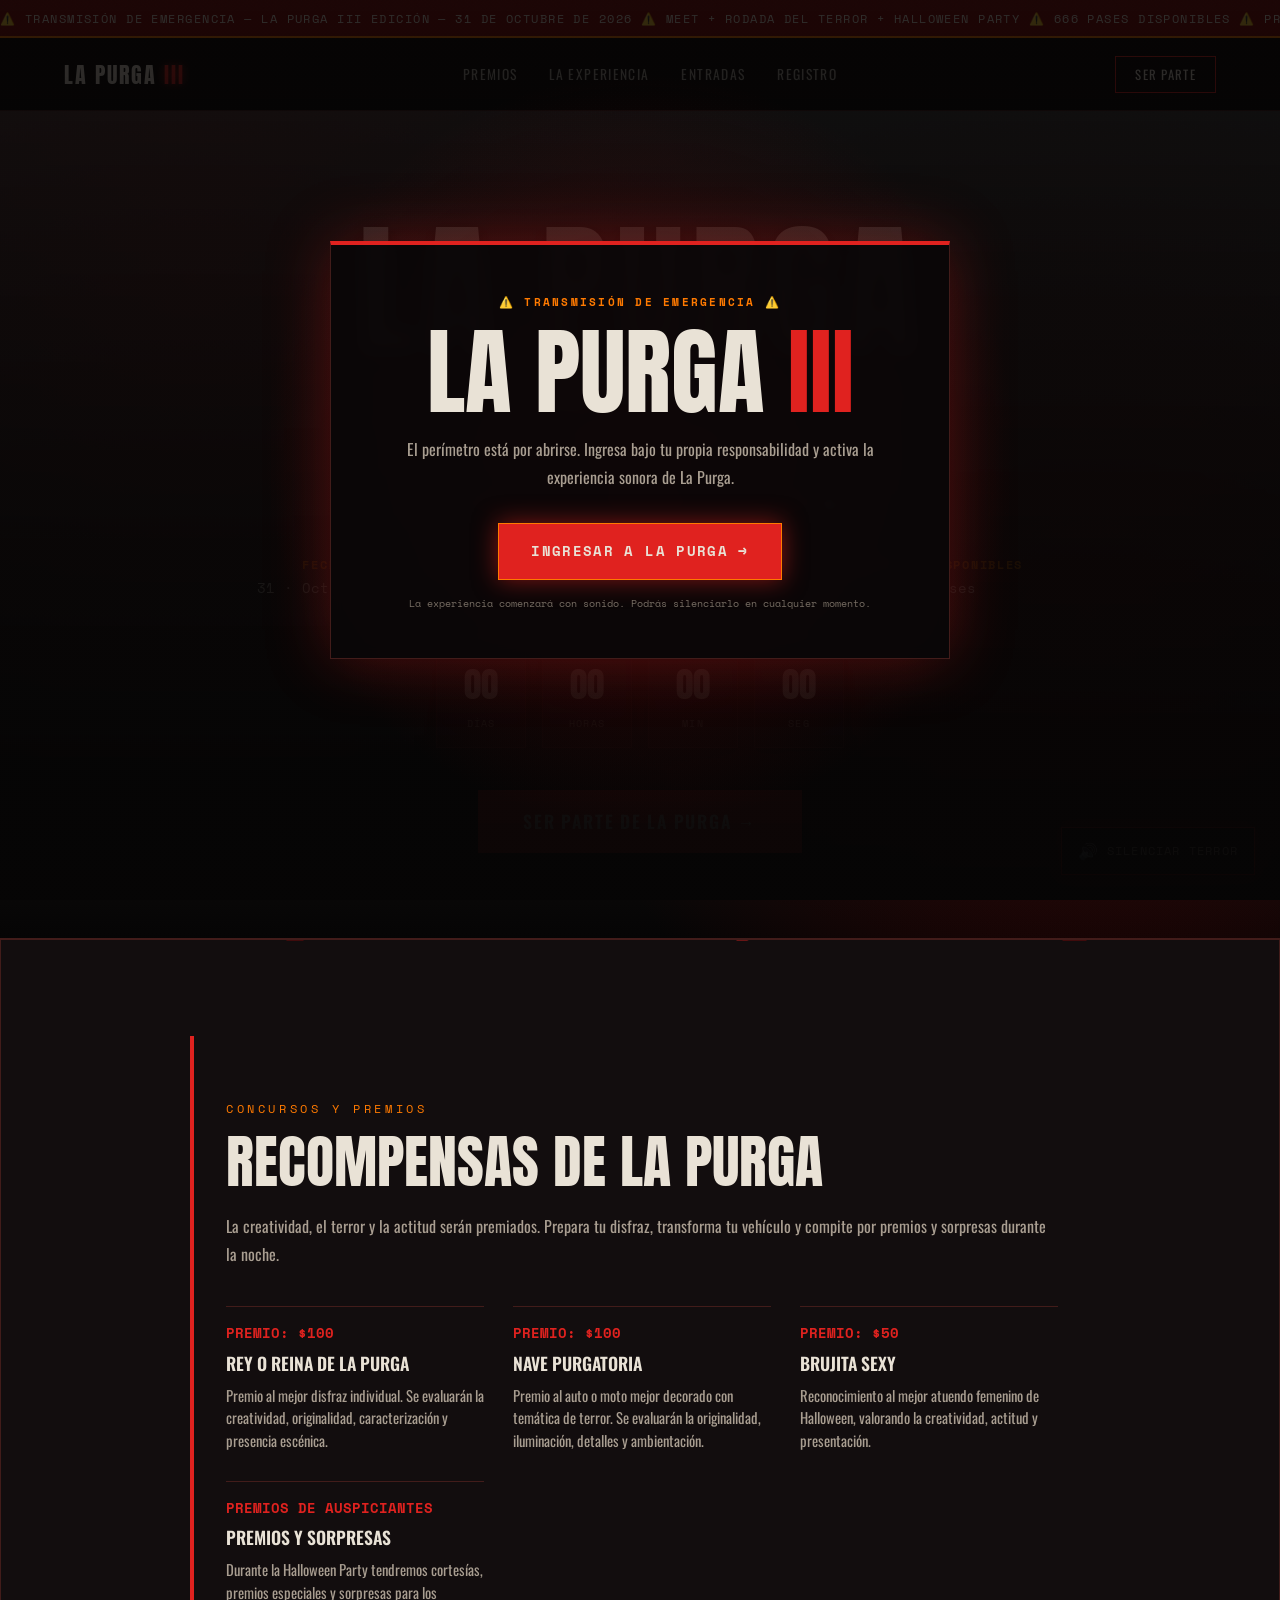
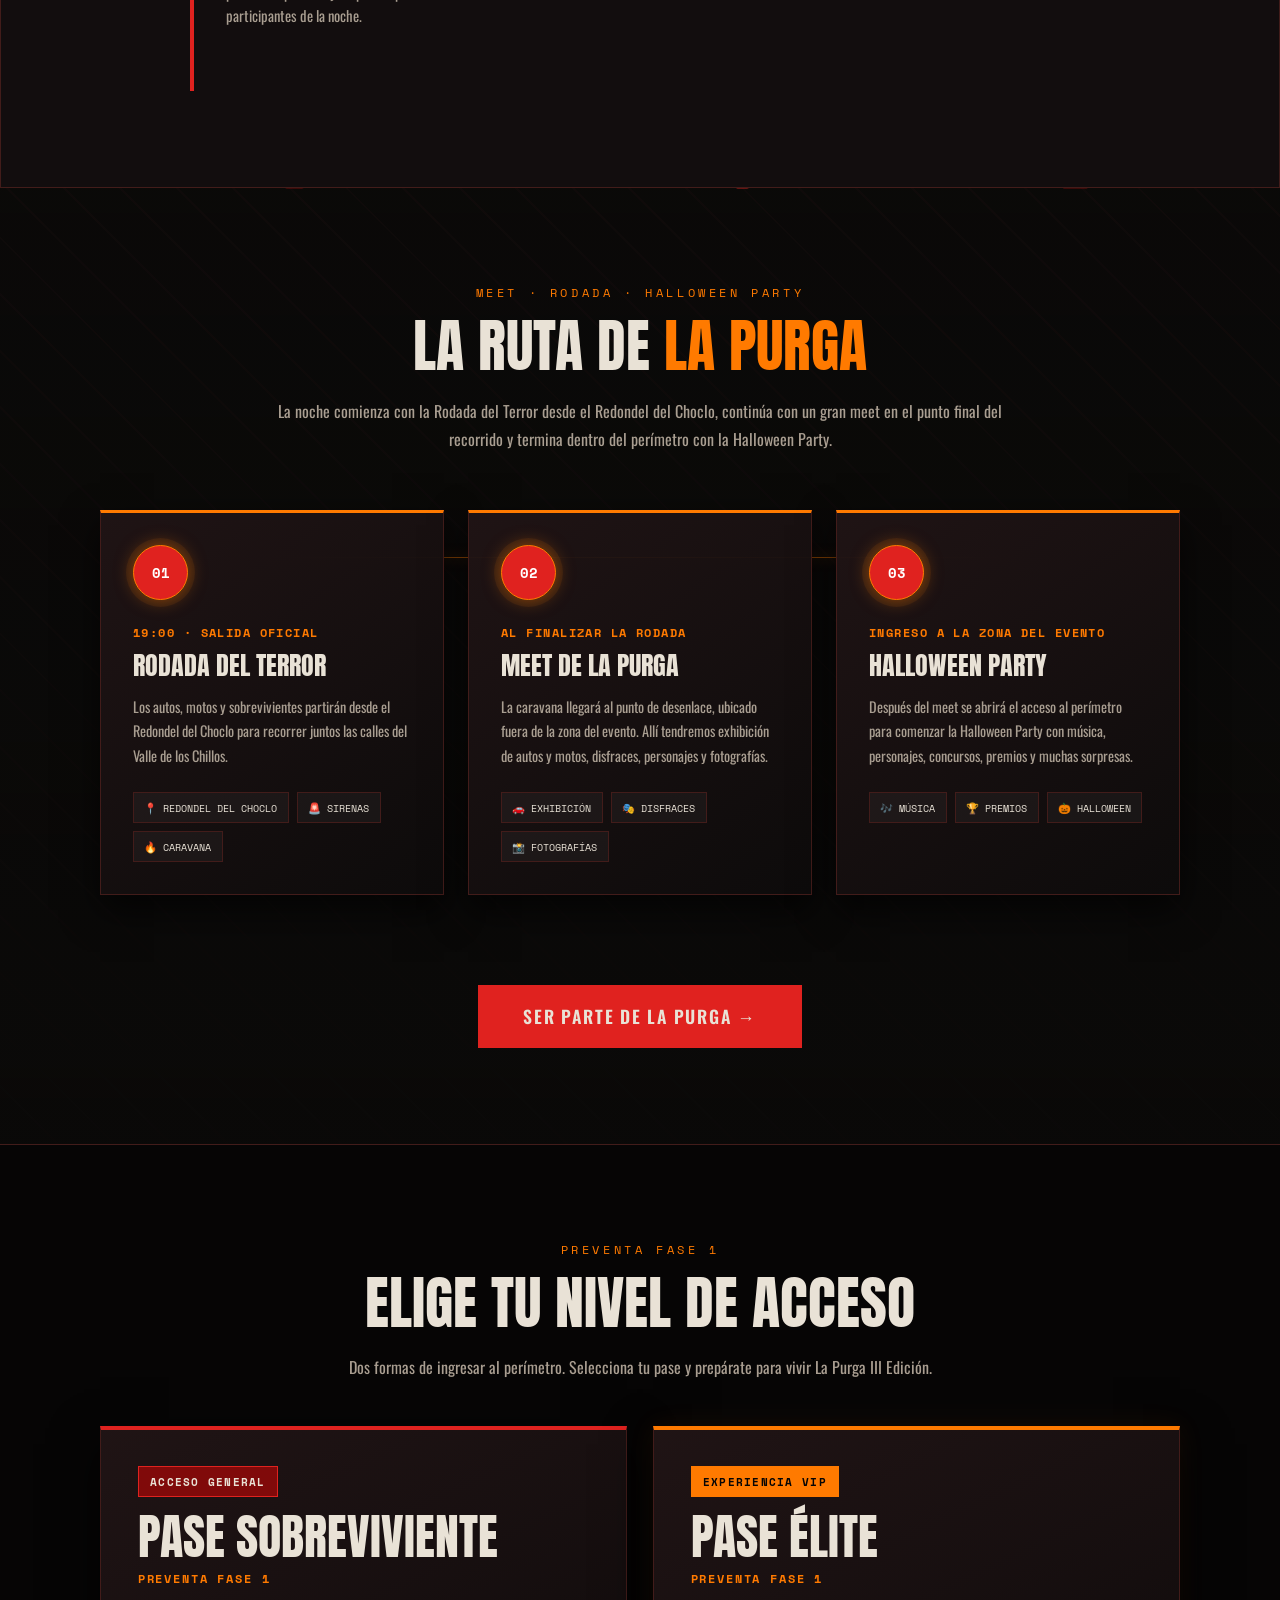
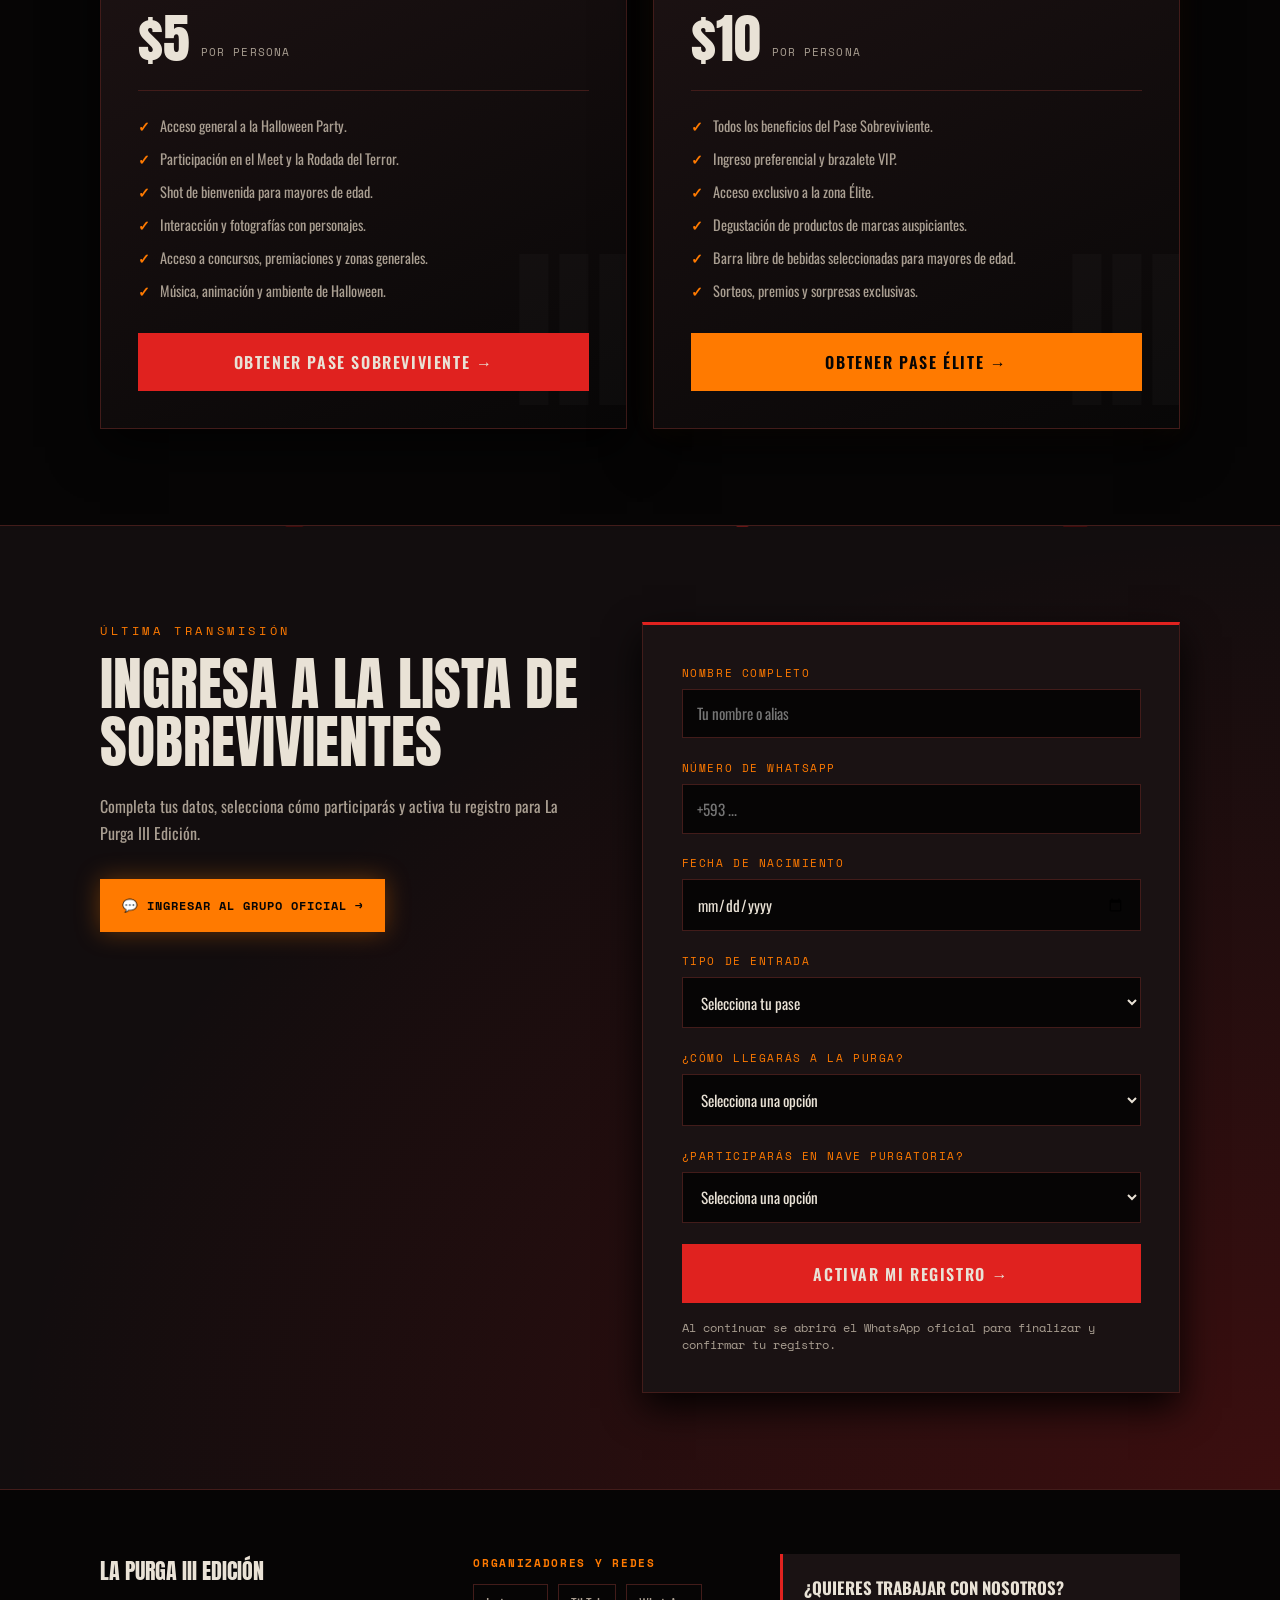
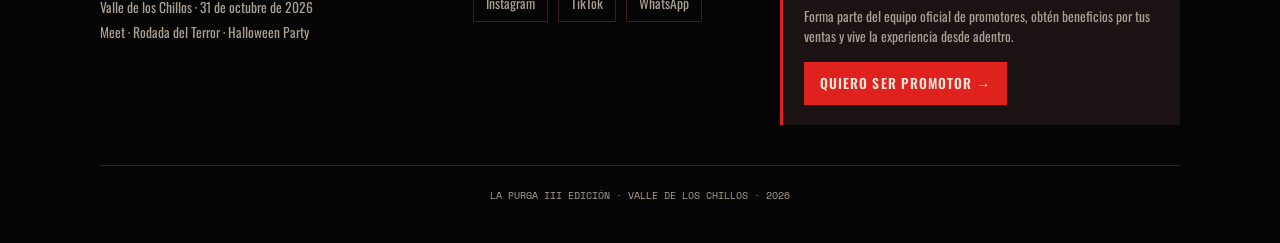
==== index.html @ 9265b619 "fondoterror" ====
<!DOCTYPE html>
<html lang="es">
<head>
  <meta charset="UTF-8">
  <meta name="viewport" content="width=device-width, initial-scale=1.0">
  <meta name="description" content="La Purga III Edición: Meet, Rodada del Terror y Halloween Party en el Valle de los Chillos, 31 de octubre de 2026.">
  <title>LA PURGA III EDICIÓN — Valle de los Chillos</title>

  <link rel="preconnect" href="https://fonts.googleapis.com">
  <link rel="preconnect" href="https://fonts.gstatic.com" crossorigin>
  <link href="https://fonts.googleapis.com/css2?family=Anton&family=Oswald:wght@300;400;500;600;700&family=Space+Mono:wght@400;700&display=swap" rel="stylesheet">

  <style>
    :root {
      --black: #060505;
      --char: #120d0e;
      --panel: #1a1213;
      --bone: #e9e2d6;
      --bone-dim: #a99e91;
      --blood: #800a0a;
      --blood-bright: #e0221f;
      --siren: #ff7a00;
      --line: #421c1a;
    }

    * { margin: 0; padding: 0; box-sizing: border-box; }

    html {
      width: 100%;
      max-width: 100%;
      overflow-x: hidden;
      scroll-behavior: smooth;
    }

    body {
      width: 100%;
      max-width: 100%;
      overflow-x: hidden;
      background: var(--black);
      color: var(--bone);
      font-family: "Oswald", sans-serif;
    }

    img, video, iframe { max-width: 100%; }
    a { color: inherit; text-decoration: none; }
    ::selection { background: var(--blood-bright); color: var(--bone); }

    .noise {
      position: fixed;
      inset: 0;
      z-index: 999;
      pointer-events: none;
      opacity: .07;
      mix-blend-mode: overlay;
      background-image: url("data:image/svg+xml,%3Csvg xmlns='http://www.w3.org/2000/svg' width='100' height='100'%3E%3Cfilter id='n'%3E%3CfeTurbulence type='fractalNoise' baseFrequency='.9' numOctaves='2' stitchTiles='stitch'/%3E%3C/filter%3E%3Crect width='100%25' height='100%25' filter='url(%23n)'/%3E%3C/svg%3E");
    }

    .entry-gate {
      position: fixed;
      inset: 0;
      z-index: 2000;
      display: grid;
      place-items: center;
      padding: 1.5rem;
      background:
        radial-gradient(circle at center, rgba(128, 10, 10, .38), transparent 48%),
        linear-gradient(rgba(6, 5, 5, .82), rgba(6, 5, 5, .98)),
        url("fondo logoterror.png") center/cover;
      transition: opacity .55s ease, visibility .55s ease;
    }

    #entryToggle { position: fixed; width: 1px; height: 1px; opacity: 0; pointer-events: none; }
    #entryToggle:checked + .entry-gate,
    .entry-gate.is-hidden { opacity: 0; visibility: hidden; pointer-events: none; }
    .entry-panel { width: min(620px, 100%); padding: 3rem 2rem; text-align: center; background: rgba(10, 7, 8, .92); border: 1px solid var(--line); border-top: 4px solid var(--blood-bright); box-shadow: 0 0 60px rgba(224, 34, 31, .3); backdrop-filter: blur(8px); }
    .entry-alert { margin-bottom: 1rem; color: var(--siren); font: 700 .7rem "Space Mono", monospace; letter-spacing: .2em; text-transform: uppercase; }
    .entry-panel h2 { color: var(--bone); font: clamp(3rem, 10vw, 6rem)/.95 "Anton", sans-serif; text-transform: uppercase; }
    .entry-panel h2 span { color: var(--blood-bright); }
    .entry-panel p { max-width: 480px; margin: 1.2rem auto 0; color: var(--bone-dim); line-height: 1.7; }
    .entry-button { display: inline-block; margin-top: 2rem; padding: 1.1rem 2rem; color: var(--bone); background: var(--blood-bright); border: 1px solid var(--siren); box-shadow: 0 0 25px rgba(224, 34, 31, .55); font: 700 .85rem "Space Mono", monospace; letter-spacing: .1em; text-transform: uppercase; cursor: pointer; animation: pulseButton 2s infinite; }
    .entry-warning { display: block; margin-top: 1rem; color: #786e64; font: .6rem "Space Mono", monospace; }

    .sound-control {
      position: fixed;
      right: 25px;
      bottom: 25px;
      z-index: 1000;
      display: flex;
      align-items: center;
      gap: 8px;
      padding: .7rem 1rem;
      color: var(--bone);
      background: rgba(18, 13, 14, .9);
      border: 1px solid var(--blood-bright);
      box-shadow: 0 0 15px rgba(224, 34, 31, .4);
      backdrop-filter: blur(5px);
      font: .75rem "Space Mono", monospace;
      letter-spacing: .1em;
      text-transform: uppercase;
      cursor: pointer;
      transition: .3s ease;
    }

    .sound-control:hover { background: var(--blood-bright); box-shadow: 0 0 25px rgba(224, 34, 31, .8); }
    .sound-control span:first-child { font-size: 1rem; }

    .siren-bar {
      position: sticky;
      top: 0;
      z-index: 100;
      overflow: hidden;
      padding: .6rem 0;
      color: var(--bone);
      background: var(--blood);
      border-bottom: 2px solid var(--siren);
      font: .75rem "Space Mono", monospace;
      letter-spacing: .12em;
      animation: sirenGlow 1.4s infinite alternate;
    }

    @keyframes sirenGlow {
      from { box-shadow: inset 0 0 20px transparent; background: var(--blood); }
      to { box-shadow: inset 0 0 30px rgba(255, 122, 0, .6); background: #540404; }
    }

    .siren-track { display: flex; width: max-content; white-space: nowrap; animation: scrollText 22s linear infinite; }
    .siren-track span { padding-right: 3rem; text-transform: uppercase; }
    @keyframes scrollText { to { transform: translateX(-50%); } }

    header.nav {
      position: sticky;
      top: 31px;
      z-index: 90;
      display: flex;
      align-items: center;
      justify-content: space-between;
      padding: 1.1rem 5%;
      background: rgba(6, 5, 5, .92);
      border-bottom: 1px solid var(--line);
      backdrop-filter: blur(8px);
    }

    .brand-logo-text {
      color: var(--bone);
      font: 1.4rem "Anton", sans-serif;
      letter-spacing: 2px;
      text-transform: uppercase;
    }

    .brand-logo-text span { color: var(--blood-bright); text-shadow: 0 0 10px rgba(224, 34, 31, .8); }
    nav.links { display: flex; gap: 2rem; font-size: .85rem; letter-spacing: .1em; text-transform: uppercase; }
    nav.links a { opacity: .75; transition: .2s; }
    nav.links a:hover { opacity: 1; color: var(--siren); }

    .nav-cta {
      padding: .5rem 1.2rem;
      border: 1px solid var(--blood-bright);
      font-size: .8rem;
      letter-spacing: .1em;
      text-transform: uppercase;
      transition: .2s;
    }

    .nav-cta:hover { background: var(--blood-bright); box-shadow: 0 0 15px rgba(224, 34, 31, .6); }

    section { position: relative; padding: 6rem 5%; }
    .section-inner { width: min(1080px, 100%); margin: 0 auto; }
    .eyebrow { margin-bottom: 1rem; color: var(--siren); font: .75rem "Space Mono", monospace; letter-spacing: .3em; text-transform: uppercase; }
    .section-title { margin-bottom: 1.4rem; font: clamp(2.2rem, 5vw, 3.6rem)/1 "Anton", sans-serif; text-transform: uppercase; }

    .hero {
      min-height: 92vh;
      display: flex;
      flex-direction: column;
      align-items: center;
      justify-content: center;
      padding: 4rem 5% 3rem;
      text-align: center;
      background:
        radial-gradient(circle at 15% 20%, rgba(184, 18, 18, .28), transparent 40%),
        radial-gradient(circle at 85% 60%, rgba(138, 3, 3, .35), transparent 45%),
        linear-gradient(to bottom, rgba(104, 103, 105, .6), rgba(6, 5, 5, .92)),
        url("fondo logoterror.png") center/cover;
      border-bottom: 1px solid var(--line);
    }

    .custom-logo-hero { position: relative; z-index: 2; display: flex; flex-direction: column; align-items: center; margin: 1rem 0; }
    .logo-purge { color: var(--bone); font: clamp(4.5rem, 13vw, 9rem)/.85 "Anton", sans-serif; letter-spacing: .05em; text-transform: uppercase; text-shadow: 0 4px 15px rgba(0, 0, 0, .9); }
    .logo-sub-wrapper { display: flex; align-items: center; justify-content: center; gap: .8rem; margin-top: 8px; }
    .logo-roman-blocks { display: flex; gap: 4px; }
    .roman-bar { width: 12px; height: 42px; background: var(--bone); box-shadow: 0 2px 8px rgba(0, 0, 0, .8); }
    .logo-edition { color: var(--bone); font: clamp(1.5rem, 4vw, 2.3rem) "Anton", sans-serif; letter-spacing: .15em; text-transform: uppercase; }

    .logo-location {
      margin-top: .7rem;
      color: var(--blood-bright);
      font: 700 clamp(.75rem, 2vw, 1rem) "Space Mono", monospace;
      letter-spacing: .35em;
      text-transform: uppercase;
      text-shadow: 0 0 10px rgba(224, 34, 31, .9);
    }

    .hero-sub { position: relative; z-index: 2; max-width: 700px; margin: 1.6rem auto 0; color: var(--bone); font-size: 1.05rem; line-height: 1.6; text-shadow: 0 2px 6px #000; }
    .hero-meta { position: relative; z-index: 2; display: flex; flex-wrap: wrap; justify-content: center; gap: 2.5rem; margin-top: 2.4rem; color: var(--bone); font: .9rem "Space Mono", monospace; }
    .hero-meta strong { display: block; margin-bottom: .2rem; color: var(--siren); font-size: .72rem; letter-spacing: .15em; text-transform: uppercase; }

    .countdown { position: relative; z-index: 2; display: flex; flex-wrap: wrap; justify-content: center; gap: 1rem; margin-top: 2.6rem; }
    .countdown .box { width: 90px; padding: 1rem 0; background: rgba(26, 18, 19, .85); border: 1px solid var(--line); border-top: 3px solid var(--blood-bright); box-shadow: 0 5px 15px rgba(0, 0, 0, .8); backdrop-filter: blur(4px); font: 2.2rem "Anton", sans-serif; }
    .countdown .box small { display: block; margin-top: .3rem; color: var(--bone-dim); font: .62rem "Space Mono", monospace; letter-spacing: .12em; text-transform: uppercase; }

    .btn-primary {
      position: relative;
      z-index: 2;
      display: inline-block;
      margin-top: 2.6rem;
      padding: 1.1rem 2.8rem;
      color: var(--bone);
      background: var(--blood-bright);
      border: 1px solid var(--blood-bright);
      font-size: 1.1rem;
      font-weight: 600;
      letter-spacing: .1em;
      text-transform: uppercase;
      animation: pulseButton 2s infinite;
      transition: .3s;
    }

    @keyframes pulseButton {
      50% { box-shadow: 0 0 30px rgba(224, 34, 31, .9), 0 0 50px rgba(255, 122, 0, .6); }
    }

    .btn-primary:hover { color: var(--siren); background: var(--black); border-color: var(--siren); transform: scale(1.04); }

    .decree { overflow: hidden; background: var(--char); border: 1px solid var(--line); }
    .decree-inner { position: relative; z-index: 2; max-width: 900px; margin: 0 auto; padding: 4rem 2rem; border-left: 4px solid var(--blood-bright); }
    .decree-inner .lead { margin-bottom: 2.4rem; color: var(--bone-dim); line-height: 1.7; }
    .rules-grid { display: grid; grid-template-columns: repeat(auto-fit, minmax(220px, 1fr)); gap: 1.8rem; }
    .rule { padding-top: 1rem; border-top: 1px solid var(--line); }
    .rule .num { color: var(--blood-bright); font: 700 .85rem "Space Mono", monospace; }
    .rule h3 { margin: .4rem 0 .5rem; color: var(--bone); font-size: 1.1rem; font-weight: 600; text-transform: uppercase; }
    .rule p { color: var(--bone-dim); font-size: .92rem; line-height: 1.55; }

    .feature-image {
      position: relative;
      z-index: 2;
      overflow: hidden;
      width: 100%;
      margin: 2.2rem 0 2.5rem;
      background: var(--panel);
      border: 1px solid var(--line);
      border-top: 3px solid var(--blood-bright);
      box-shadow: 0 15px 35px rgba(0, 0, 0, .65);
    }

    .feature-image img { display: block; width: 100%; height: clamp(220px, 36vw, 430px); object-fit: cover; object-position: center; filter: contrast(1.08) saturate(.92); }
    .feature-image figcaption { padding: .65rem 1rem; color: var(--bone-dim); background: rgba(6,5,5,.96); font: .62rem "Space Mono", monospace; letter-spacing: .1em; text-transform: uppercase; }

    .decree::after,
    .purga-route::after,
    .registro::after {
      content: "";
      position: absolute;
      top: 0;
      right: 0;
      left: 0;
      z-index: 0;
      height: 42px;
      pointer-events: none;
      opacity: .42;
      background:
        radial-gradient(ellipse at 7% 0, var(--blood-bright) 0 8px, transparent 9px),
        radial-gradient(ellipse at 23% 0, var(--blood) 0 14px, transparent 15px),
        radial-gradient(ellipse at 58% 0, var(--blood-bright) 0 10px, transparent 11px),
        radial-gradient(ellipse at 84% 0, var(--blood) 0 17px, transparent 18px);
    }

    .purga-route {
      overflow: hidden;
      background:
        linear-gradient(180deg, rgba(10, 9, 8, .6), rgba(10, 9, 8, .97)),
        repeating-linear-gradient(45deg, #160c0d 0 2px, #0a0908 2px 40px);
      border-bottom: 1px solid var(--line);
    }

    .purga-route-heading { max-width: 760px; margin: 0 auto 3.5rem; text-align: center; }
    .purga-route-heading .section-title span { color: var(--siren); }
    .purga-route-description { color: var(--bone-dim); font-size: 1rem; line-height: 1.8; }
    .purga-route-grid { position: relative; display: grid; grid-template-columns: repeat(3, 1fr); gap: 1.5rem; }

    .purga-route-grid::before {
      content: "";
      position: absolute;
      top: 47px;
      right: 15%;
      left: 15%;
      height: 1px;
      background: linear-gradient(90deg, transparent, var(--siren), transparent);
      box-shadow: 0 0 12px rgba(255, 122, 0, .5);
    }

    .purga-step {
      position: relative;
      z-index: 1;
      min-height: 335px;
      padding: 2rem;
      background: linear-gradient(145deg, rgba(32, 20, 21, .96), rgba(13, 11, 11, .98));
      border: 1px solid var(--line);
      border-top: 3px solid var(--siren);
      box-shadow: 0 15px 35px rgba(0, 0, 0, .65);
      transition: .3s;
    }

    .purga-step:hover { transform: translateY(-8px); border-color: var(--siren); box-shadow: 0 20px 45px rgba(0, 0, 0, .8); }
    .purga-step-number { display: flex; align-items: center; justify-content: center; width: 55px; height: 55px; margin-bottom: 1.5rem; color: #fff; background: var(--blood-bright); border: 1px solid var(--siren); border-radius: 50%; box-shadow: 0 0 0 7px rgba(255, 122, 0, .08), 0 0 18px rgba(255, 122, 0, .5); font: 700 .85rem "Space Mono", monospace; }
    .purga-step-time { display: block; margin-bottom: .6rem; color: var(--siren); font: 700 .75rem "Space Mono", monospace; letter-spacing: .12em; text-transform: uppercase; }
    .purga-step h3 { margin-bottom: 1rem; color: var(--bone); font: 1.6rem/1.1 "Anton", sans-serif; text-transform: uppercase; }
    .purga-step p { color: var(--bone-dim); font-size: .9rem; line-height: 1.7; }
    .purga-step-details { display: flex; flex-wrap: wrap; gap: .5rem; margin-top: 1.5rem; }
    .purga-step-details span { padding: .4rem .65rem; color: var(--bone); background: rgba(255, 255, 255, .04); border: 1px solid var(--line); font: .65rem "Space Mono", monospace; text-transform: uppercase; }
    .purga-route-action { display: flex; justify-content: center; margin-top: 3rem; }

    .tickets { background: var(--black); }
    .tickets-heading { max-width: 760px; margin: 0 auto 2.8rem; text-align: center; }
    .tickets-heading p { color: var(--bone-dim); line-height: 1.7; }
    .tickets-grid { display: grid; grid-template-columns: repeat(2, minmax(0, 1fr)); gap: 1.6rem; }
    .ticket-card { position: relative; overflow: hidden; padding: 2.3rem; background: linear-gradient(155deg, rgba(32, 20, 21, .98), rgba(8, 7, 7, .98)); border: 1px solid var(--line); border-top: 4px solid var(--blood-bright); box-shadow: 0 18px 45px rgba(0, 0, 0, .7); }
    .ticket-card.elite { border-top-color: var(--siren); box-shadow: 0 18px 45px rgba(0, 0, 0, .78), 0 0 25px rgba(255, 122, 0, .08); }
    .ticket-card::after { content: "III"; position: absolute; right: -8px; bottom: -35px; color: rgba(255,255,255,.025); font: 11rem "Anton", sans-serif; }
    .ticket-badge { display: inline-block; margin-bottom: 1rem; padding: .38rem .7rem; color: var(--bone); background: var(--blood); border: 1px solid var(--blood-bright); font: 700 .66rem "Space Mono", monospace; letter-spacing: .12em; text-transform: uppercase; }
    .elite .ticket-badge { color: var(--black); background: var(--siren); border-color: var(--siren); }
    .ticket-card h3 { font: clamp(2rem, 4vw, 3rem)/1 "Anton", sans-serif; text-transform: uppercase; }
    .ticket-subtitle { margin: .6rem 0 1.5rem; color: var(--siren); font: 700 .72rem "Space Mono", monospace; letter-spacing: .16em; text-transform: uppercase; }
    .ticket-price { display: flex; align-items: flex-end; gap: .7rem; margin-bottom: 1.6rem; padding-bottom: 1.5rem; border-bottom: 1px solid var(--line); }
    .ticket-price strong { color: var(--bone); font: 3.4rem/1 "Anton", sans-serif; }
    .ticket-price span { padding-bottom: .35rem; color: var(--bone-dim); font: .68rem "Space Mono", monospace; letter-spacing: .1em; text-transform: uppercase; }
    .ticket-benefits { position: relative; z-index: 1; display: grid; gap: .75rem; margin-bottom: 2rem; list-style: none; }
    .ticket-benefits li { color: var(--bone-dim); font-size: .9rem; line-height: 1.45; }
    .ticket-benefits li::before { content: "✓"; margin-right: .65rem; color: var(--siren); font-weight: 700; }
    .ticket-button { position: relative; z-index: 1; display: block; width: 100%; padding: 1rem; color: var(--bone); background: var(--blood-bright); border: 1px solid var(--blood-bright); font-weight: 600; letter-spacing: .1em; text-align: center; text-transform: uppercase; transition: .25s; }
    .elite .ticket-button { color: var(--black); background: var(--siren); border-color: var(--siren); }
    .ticket-button:hover { color: var(--siren); background: transparent; border-color: var(--siren); }

    .registro { background-color: var(--char); background-image: radial-gradient(ellipse at bottom right, rgba(184, 18, 18, .25), transparent 70%); border-top: 1px solid var(--line); }
    .reg-grid { display: grid; grid-template-columns: .95fr 1.05fr; gap: 3.5rem; }
    .reg-info p { margin-bottom: 1.6rem; color: var(--bone-dim); line-height: 1.7; }
    .group-link { display: inline-flex; align-items: center; justify-content: center; gap: .6rem; margin: .4rem 0 1.2rem; padding: 1rem 1.3rem; color: var(--black); background: var(--siren); border: 1px solid var(--siren); box-shadow: 0 0 25px rgba(255, 122, 0, .35); font: 700 .78rem "Space Mono", monospace; letter-spacing: .08em; text-transform: uppercase; transition: .25s; }
    .group-link:hover { color: var(--siren); background: transparent; box-shadow: 0 0 35px rgba(255, 122, 0, .5); transform: translateY(-2px); }

    .reg-form { padding: 2.4rem; background: var(--panel); border: 1px solid var(--line); border-top: 3px solid var(--blood-bright); box-shadow: 0 15px 35px rgba(0, 0, 0, .9); }
    .field { margin-bottom: 1.3rem; }
    .field label { display: block; margin-bottom: .5rem; color: var(--siren); font: .7rem "Space Mono", monospace; letter-spacing: .14em; text-transform: uppercase; }
    .field input, .field select { width: 100%; padding: .8rem .9rem; color: var(--bone); background: var(--black); border: 1px solid var(--line); font: .95rem "Oswald", sans-serif; }
    .field input:focus, .field select:focus { outline: 2px solid var(--siren); outline-offset: 1px; border-color: var(--siren); }
    .submit-btn { width: 100%; padding: 1.1rem; color: var(--bone); background: var(--blood-bright); border: 0; font: 600 1rem "Oswald", sans-serif; letter-spacing: .1em; text-transform: uppercase; cursor: pointer; transition: .2s; }
    .submit-btn:hover { background: #8f0d0d; box-shadow: 0 0 24px rgba(184, 18, 18, .8); }
    .form-note { margin-top: 1rem; color: var(--bone-dim); font: .72rem "Space Mono", monospace; line-height: 1.5; }

    footer { padding: 4rem 5% 2.5rem; color: var(--bone-dim); background: var(--black); border-top: 1px solid var(--line); font-size: .85rem; }
    .footer-grid { width: min(1080px, 100%); display: grid; grid-template-columns: 1fr .8fr 1.2fr; gap: 2.5rem; margin: 0 auto; }
    footer .fbrand { margin-bottom: .6rem; color: var(--bone); font: 1.4rem "Anton", sans-serif; text-transform: uppercase; }
    .footer-title { margin-bottom: .8rem; color: var(--siren); font: 700 .7rem "Space Mono", monospace; letter-spacing: .15em; text-transform: uppercase; }
    .social-links { display: flex; flex-wrap: wrap; gap: .6rem; }
    .social-links a { padding: .5rem .75rem; border: 1px solid var(--line); transition: .2s; }
    .social-links a:hover { color: var(--siren); border-color: var(--siren); }
    .promoter-box { padding: 1.3rem; background: var(--panel); border-left: 3px solid var(--blood-bright); }
    .promoter-box strong { display: block; margin-bottom: .4rem; color: var(--bone); font-size: 1.05rem; text-transform: uppercase; }
    .promoter-button { display: inline-block; margin-top: 1rem; padding: .7rem 1rem; color: var(--bone); background: var(--blood-bright); font-weight: 600; letter-spacing: .08em; text-transform: uppercase; }
    .copyright { width: min(1080px, 100%); margin: 2.5rem auto 0; padding-top: 1.3rem; border-top: 1px solid var(--line); font: .65rem "Space Mono", monospace; text-align: center; }

    @media (max-width: 900px) {
      .reg-grid { grid-template-columns: 1fr; }
      .purga-route-grid { grid-template-columns: 1fr; }
      .purga-route-grid::before { top: 25px; bottom: 25px; left: 27px; width: 1px; height: auto; background: linear-gradient(180deg, transparent, var(--siren), transparent); }
      .purga-step { min-height: auto; }
    }

    @media (max-width: 820px) {
      .siren-bar { padding: .55rem 0; font-size: .62rem; }
      header.nav { top: 27px; min-height: 58px; padding: .85rem 4%; }
      .brand-logo-text { font-size: 1.15rem; white-space: nowrap; }
      nav.links { display: none; }
      .nav-cta { padding: .45rem .75rem; font-size: .68rem; white-space: nowrap; }
      .sound-control { right: 12px; bottom: 12px; padding: .55rem .7rem; font-size: .62rem; }
      section { padding: 4rem 5%; }
      .entry-gate { background-image: radial-gradient(circle at center, rgba(128, 10, 10, .38), transparent 48%), linear-gradient(rgba(6, 5, 5, .82), rgba(6, 5, 5, .98)), url("fondo logoterror.png"); background-position: center; background-size: cover; }
      .hero { min-height: auto; padding: 5rem 5% 3.5rem; background-image: radial-gradient(circle at 15% 20%, rgba(184, 18, 18, .28), transparent 40%), radial-gradient(circle at 85% 60%, rgba(138, 3, 3, .35), transparent 45%), linear-gradient(to bottom, rgba(104, 103, 105, .55), rgba(6, 5, 5, .94)), url("fondo logoterror.png"); background-position: center top; background-size: cover; }
      .logo-purge { width: 100%; font-size: clamp(3.4rem, 17vw, 6rem); white-space: nowrap; }
      .roman-bar { width: 8px; height: 29px; }
      .logo-edition { font-size: clamp(1.05rem, 5vw, 1.7rem); }
      .logo-location { font-size: .62rem; letter-spacing: .22em; }
      .hero-sub { margin-top: 1.2rem; font-size: .9rem; }
      .hero-meta { width: 100%; display: grid; grid-template-columns: repeat(2, minmax(0, 1fr)); gap: .9rem .6rem; margin-top: 1.8rem; font-size: .76rem; }
      .countdown { width: 100%; flex-wrap: nowrap; gap: .45rem; margin-top: 1.8rem; }
      .countdown .box { flex: 1; width: auto; min-width: 0; padding: .7rem .15rem; font-size: 1.55rem; }
      .btn-primary { width: 100%; max-width: 420px; margin-top: 2rem; padding: .95rem 1rem; font-size: .9rem; }
      .decree-inner { padding: 2.5rem 1.2rem; }
      .rules-grid { grid-template-columns: 1fr 1fr; gap: 1.2rem; }
      .purga-route-heading { margin-bottom: 2.5rem; }
      .purga-route-description { font-size: .9rem; }
      .purga-step { padding: 1.6rem; }
      .tickets-grid { grid-template-columns: 1fr; }
      .footer-grid { grid-template-columns: 1fr; gap: 1.8rem; }
      .reg-form { padding: 1.4rem; }
      .feature-image img { height: 240px; }
    }

    @media (max-width: 420px) {
      .brand-logo-text { font-size: 1rem; }
      .nav-cta { padding: .42rem .58rem; font-size: .6rem; }
      .logo-purge { font-size: clamp(3rem, 16.5vw, 4.5rem); }
      .logo-location { font-size: .53rem; letter-spacing: .16em; }
      .hero-sub { font-size: .82rem; }
      .hero-meta { font-size: .7rem; }
      .countdown { gap: .3rem; }
      .countdown .box { font-size: 1.3rem; }
      .rules-grid { grid-template-columns: 1fr; }
      .sound-control { max-width: 150px; }
    }
  </style>
</head>

<body>
  <div class="noise"></div>

  <input type="checkbox" id="entryToggle" aria-hidden="true">
  <div class="entry-gate" id="entryGate" role="dialog" aria-modal="true" aria-labelledby="entryTitle">
    <div class="entry-panel">
      <div class="entry-alert">⚠️ Transmisión de emergencia ⚠️</div>
      <h2 id="entryTitle">La Purga <span>III</span></h2>
      <p>El perímetro está por abrirse. Ingresa bajo tu propia responsabilidad y activa la experiencia sonora de La Purga.</p>
      <label class="entry-button" for="entryToggle" id="enterExperience" onclick="if (typeof startTerrorAudio === 'function') startTerrorAudio();">Ingresar a La Purga →</label>
      <small class="entry-warning">La experiencia comenzará con sonido. Podrás silenciarlo en cualquier momento.</small>
    </div>
  </div>

  <button class="sound-control" id="soundBtn" type="button" onclick="toggleAudio()" aria-label="Activar o silenciar audio de terror">
    <span id="soundIcon">🔊</span>
    <span id="soundText">Silenciar terror</span>
  </button>

  <div class="siren-bar" aria-label="Avisos del evento">
    <div class="siren-track">
      <span>⚠️ TRANSMISIÓN DE EMERGENCIA — LA PURGA III EDICIÓN — 31 DE OCTUBRE DE 2026 ⚠️ MEET + RODADA DEL TERROR + HALLOWEEN PARTY ⚠️ 666 PASES DISPONIBLES ⚠️ PREMIOS AL MEJOR DISFRAZ, BRUJITA SEXY Y NAVE PURGATORIA ⚠️</span>
      <span aria-hidden="true">⚠️ TRANSMISIÓN DE EMERGENCIA — LA PURGA III EDICIÓN — 31 DE OCTUBRE DE 2026 ⚠️ MEET + RODADA DEL TERROR + HALLOWEEN PARTY ⚠️ 666 PASES DISPONIBLES ⚠️ PREMIOS AL MEJOR DISFRAZ, BRUJITA SEXY Y NAVE PURGATORIA ⚠️</span>
    </div>
  </div>

  <header class="nav">
    <a href="#inicio" class="brand-logo-text">LA PURGA <span>III</span></a>
    <nav class="links" aria-label="Navegación principal">
      <a href="#concursos">Premios</a>
      <a href="#rodada">La experiencia</a>
      <a href="#entradas">Entradas</a>
      <a href="#registro">Registro</a>
    </nav>
    <a href="#registro" class="nav-cta">Ser parte</a>
  </header>

  <main>
    <section class="hero" id="inicio">
      <div class="custom-logo-hero">
        <h1 class="logo-purge">LA PURGA</h1>
        <div class="logo-sub-wrapper">
          <div class="logo-roman-blocks" aria-label="Tercera edición">
            <div class="roman-bar"></div>
            <div class="roman-bar"></div>
            <div class="roman-bar"></div>
          </div>
          <span class="logo-edition">EDICIÓN</span>
        </div>
        <div class="logo-location">VALLE DE LOS CHILLOS</div>
      </div>

      <p class="hero-sub">🎃🚗 RODADA DEL TERROR · MEET &amp; HALLOWEEN PARTY 2026 👻🔥</p>

      <div class="hero-meta">
        <div><strong>Fecha</strong>31 · Oct · 2026</div>
        <div><strong>Salida de la rodada</strong>19:00</div>
        <div><strong>Punto de encuentro</strong>Redondel del Choclo</div>
        <div><strong>Entradas disponibles</strong>666 pases</div>
      </div>

      <div class="countdown" id="countdown" aria-label="Cuenta regresiva para el evento">
        <div class="box"><span id="cd-days">00</span><small>Días</small></div>
        <div class="box"><span id="cd-hours">00</span><small>Horas</small></div>
        <div class="box"><span id="cd-min">00</span><small>Min</small></div>
        <div class="box"><span id="cd-sec">00</span><small>Seg</small></div>
      </div>

      <a href="#registro" class="btn-primary">Ser parte de La Purga →</a>
    </section>

    <section id="concursos" class="decree">
      <div class="decree-inner">
        <div class="eyebrow">Concursos y premios</div>
        <h2 class="section-title">Recompensas de La Purga</h2>
      <p class="lead">La creatividad, el terror y la actitud serán premiados. Prepara tu disfraz, transforma tu vehículo y compite por premios y sorpresas durante la noche.</p>

        <figure class="feature-image">
          <img src="recompensas-purga.jpg" alt="Concursos, recompensas y premios de La Purga" loading="lazy" onerror="this.closest('figure').style.display='none'">
          <figcaption>Concursos · Recompensas · Premios de La Purga</figcaption>
        </figure>

        <div class="rules-grid">
          <article class="rule">
            <div class="num">PREMIO: $100</div>
            <h3>Rey o Reina de La Purga</h3>
            <p>Premio al mejor disfraz individual. Se evaluarán la creatividad, originalidad, caracterización y presencia escénica.</p>
          </article>

          <article class="rule">
            <div class="num">PREMIO: $100</div>
            <h3>Nave Purgatoria</h3>
            <p>Premio al auto o moto mejor decorado con temática de terror. Se evaluarán la originalidad, iluminación, detalles y ambientación.</p>
          </article>

          <article class="rule">
            <div class="num">PREMIO: $50</div>
            <h3>Brujita Sexy</h3>
            <p>Reconocimiento al mejor atuendo femenino de Halloween, valorando la creatividad, actitud y presentación.</p>
          </article>

          <article class="rule">
            <div class="num">PREMIOS DE AUSPICIANTES</div>
            <h3>Premios y sorpresas</h3>
            <p>Durante la Halloween Party tendremos cortesías, premios especiales y sorpresas para los participantes de la noche.</p>
          </article>
        </div>
      </div>
    </section>

    <section id="rodada" class="purga-route">
      <div class="section-inner">
        <div class="purga-route-heading">
          <div class="eyebrow">Meet · Rodada · Halloween Party</div>
          <h2 class="section-title">La ruta de <span>La Purga</span></h2>
          <p class="purga-route-description">La noche comienza con la Rodada del Terror desde el Redondel del Choclo, continúa con un gran meet en el punto final del recorrido y termina dentro del perímetro con la Halloween Party.</p>
        </div>

        <figure class="feature-image">
          <img src="ruta-purga.jpg" alt="Rodada del Terror y ruta de La Purga" loading="lazy" onerror="this.closest('figure').style.display='none'">
          <figcaption>Rodada del Terror · Meet · Halloween Party</figcaption>
        </figure>

        <div class="purga-route-grid">
          <article class="purga-step">
            <div class="purga-step-number">01</div>
            <span class="purga-step-time">19:00 · Salida oficial</span>
            <h3>Rodada del Terror</h3>
            <p>Los autos, motos y sobrevivientes partirán desde el Redondel del Choclo para recorrer juntos las calles del Valle de los Chillos.</p>
            <div class="purga-step-details"><span>📍 Redondel del Choclo</span><span>🚨 Sirenas</span><span>🔥 Caravana</span></div>
          </article>

          <article class="purga-step">
            <div class="purga-step-number">02</div>
            <span class="purga-step-time">Al finalizar la rodada</span>
            <h3>Meet de La Purga</h3>
            <p>La caravana llegará al punto de desenlace, ubicado fuera de la zona del evento. Allí tendremos exhibición de autos y motos, disfraces, personajes y fotografías.</p>
            <div class="purga-step-details"><span>🚗 Exhibición</span><span>🎭 Disfraces</span><span>📸 Fotografías</span></div>
          </article>

          <article class="purga-step">
            <div class="purga-step-number">03</div>
            <span class="purga-step-time">Ingreso a la zona del evento</span>
            <h3>Halloween Party</h3>
            <p>Después del meet se abrirá el acceso al perímetro para comenzar la Halloween Party con música, personajes, concursos, premios y muchas sorpresas.</p>
            <div class="purga-step-details"><span>🎶 Música</span><span>🏆 Premios</span><span>🎃 Halloween</span></div>
          </article>
        </div>

        <div class="purga-route-action">
          <a href="#registro" class="btn-primary">Ser parte de La Purga →</a>
        </div>
      </div>
    </section>

    <section id="entradas" class="tickets">
      <div class="section-inner">
        <div class="tickets-heading">
          <div class="eyebrow">Preventa Fase 1</div>
          <h2 class="section-title">Elige tu nivel de acceso</h2>
          <p>Dos formas de ingresar al perímetro. Selecciona tu pase y prepárate para vivir La Purga III Edición.</p>
        </div>

        <div class="tickets-grid">
          <article class="ticket-card">
            <div class="ticket-badge">Acceso general</div>
            <h3>Pase Sobreviviente</h3>
            <div class="ticket-subtitle">Preventa Fase 1</div>
            <div class="ticket-price"><strong>$5</strong><span>por persona</span></div>
            <ul class="ticket-benefits">
              <li>Acceso general a la Halloween Party.</li>
              <li>Participación en el Meet y la Rodada del Terror.</li>
              <li>Shot de bienvenida para mayores de edad.</li>
              <li>Interacción y fotografías con personajes.</li>
              <li>Acceso a concursos, premiaciones y zonas generales.</li>
              <li>Música, animación y ambiente de Halloween.</li>
            </ul>
            <a class="ticket-button" href="#registro" data-ticket="Pase Sobreviviente — $5">Obtener Pase Sobreviviente →</a>
          </article>

          <article class="ticket-card elite">
            <div class="ticket-badge">Experiencia VIP</div>
            <h3>Pase Élite</h3>
            <div class="ticket-subtitle">Preventa Fase 1</div>
            <div class="ticket-price"><strong>$10</strong><span>por persona</span></div>
            <ul class="ticket-benefits">
              <li>Todos los beneficios del Pase Sobreviviente.</li>
              <li>Ingreso preferencial y brazalete VIP.</li>
              <li>Acceso exclusivo a la zona Élite.</li>
              <li>Degustación de productos de marcas auspiciantes.</li>
              <li>Barra libre de bebidas seleccionadas para mayores de edad.</li>
              <li>Sorteos, premios y sorpresas exclusivas.</li>
            </ul>
            <a class="ticket-button" href="#registro" data-ticket="Pase Élite — $10">Obtener Pase Élite →</a>
          </article>
        </div>
      </div>
    </section>

    <section id="registro" class="registro">
      <div class="section-inner reg-grid">
        <div class="reg-info">
          <div class="eyebrow">Última transmisión</div>
          <h2 class="section-title">Ingresa a la lista de sobrevivientes</h2>
          <p>Completa tus datos, selecciona cómo participarás y activa tu registro para La Purga III Edición.</p>
          <a class="group-link" href="https://chat.whatsapp.com/IlqySPwy4vOAjIIWUuZaO6?s=cl&amp;p=i&amp;mlu=4" target="_blank" rel="noopener noreferrer">💬 Ingresar al grupo oficial →</a>

          <figure class="feature-image">
            <img src="sobrevivientes-purga.jpg" alt="Lista oficial de sobrevivientes de La Purga" loading="lazy" onerror="this.closest('figure').style.display='none'">
            <figcaption>Ingresa a la lista de sobrevivientes</figcaption>
          </figure>
        </div>

        <form class="reg-form" id="registrationForm">
          <div class="field">
            <label for="nombre">Nombre completo</label>
            <input type="text" id="nombre" name="nombre" required autocomplete="name" placeholder="Tu nombre o alias">
          </div>
          <div class="field">
            <label for="telefono">Número de WhatsApp</label>
            <input type="tel" id="telefono" name="telefono" required autocomplete="tel" inputmode="tel" placeholder="+593 ...">
          </div>

          <div class="field">
            <label for="nacimiento">Fecha de nacimiento</label>
            <input type="date" id="nacimiento" name="nacimiento" required autocomplete="bday">
          </div>

          <div class="field">
            <label for="tipoEntrada">Tipo de entrada</label>
            <select id="tipoEntrada" name="tipoEntrada" required>
              <option value="" selected disabled>Selecciona tu pase</option>
              <option value="Pase Sobreviviente — Preventa Fase 1: $5">Pase Sobreviviente — $5</option>
              <option value="Pase Élite — Preventa Fase 1: $10">Pase Élite — $10</option>
            </select>
          </div>

          <div class="field">
            <label for="participacion">¿Cómo llegarás a La Purga?</label>
            <select id="participacion" name="participacion" required>
              <option value="" selected disabled>Selecciona una opción</option>
              <option value="Participaré con auto">Participaré con auto</option>
              <option value="Participaré con moto">Participaré con moto</option>
              <option value="Asistiré como acompañante">Asistiré como acompañante</option>
              <option value="Asistiré sin vehículo">Asistiré sin vehículo</option>
            </select>
          </div>

          <div class="field">
            <label for="navePurgatoria">¿Participarás en Nave Purgatoria?</label>
            <select id="navePurgatoria" name="navePurgatoria" required>
              <option value="" selected disabled>Selecciona una opción</option>
              <option value="Sí, decoraré mi auto">Sí, decoraré mi auto</option>
              <option value="Sí, decoraré mi moto">Sí, decoraré mi moto</option>
              <option value="No participaré en esta categoría">No participaré en esta categoría</option>
            </select>
          </div>

          <button type="submit" class="submit-btn">Activar mi registro →</button>
          <p class="form-note">Al continuar se abrirá el WhatsApp oficial para finalizar y confirmar tu registro.</p>
        </form>
      </div>
    </section>
  </main>

  <footer>
    <div class="footer-grid">
      <div>
        <div class="fbrand">LA PURGA III EDICIÓN</div>
        <p>Valle de los Chillos · 31 de octubre de 2026</p>
        <p style="margin-top:.35rem;">Meet · Rodada del Terror · Halloween Party</p>
      </div>

      <div>
        <div class="footer-title">Organizadores y redes</div>
        <div class="social-links">
          <!-- Reemplaza # con los enlaces oficiales de los organizadores -->
          <a href="https://www.instagram.com/la_purga_valle?igsi=M2l4YXBrZXM2ZXpv&amp;utm_source=qr" target="_blank" rel="noopener noreferrer" aria-label="Instagram oficial">Instagram</a>
          <a href="https://www.tiktok.com/@the.club.valle?_r=1&amp;_t=ZS-99Kerd2vQeu" target="_blank" rel="noopener noreferrer" aria-label="TikTok oficial">TikTok</a>
          <a href="https://wa.me/message/DX4QVZQRCUNRG1" target="_blank" rel="noopener noreferrer">WhatsApp</a>
        </div>
      </div>

      <div class="promoter-box">
        <strong>¿Quieres trabajar con nosotros?</strong>
        <p>Forma parte del equipo oficial de promotores, obtén beneficios por tus ventas y vive la experiencia desde adentro.</p>
        <a class="promoter-button" href="https://wa.me/message/DX4QVZQRCUNRG1" target="_blank" rel="noopener noreferrer">Quiero ser promotor →</a>
      </div>
    </div>
    <div class="copyright">LA PURGA III EDICIÓN · VALLE DE LOS CHILLOS · 2026</div>
  </footer>

  <script>
    "use strict";

    const eventDate = new Date("2026-10-31T19:00:00-05:00");

    function updateCountdown() {
      let diff = eventDate.getTime() - Date.now();
      if (diff < 0) diff = 0;

      const days = Math.floor(diff / 86400000);
      const hours = Math.floor((diff / 3600000) % 24);
      const minutes = Math.floor((diff / 60000) % 60);
      const seconds = Math.floor((diff / 1000) % 60);

      document.getElementById("cd-days").textContent = String(days).padStart(2, "0");
      document.getElementById("cd-hours").textContent = String(hours).padStart(2, "0");
      document.getElementById("cd-min").textContent = String(minutes).padStart(2, "0");
      document.getElementById("cd-sec").textContent = String(seconds).padStart(2, "0");
    }

    updateCountdown();
    setInterval(updateCountdown, 1000);

    const registrationForm = document.getElementById("registrationForm");

    registrationForm.addEventListener("submit", function (event) {
      event.preventDefault();

      const nombre = document.getElementById("nombre").value.trim();
      const telefono = document.getElementById("telefono").value.trim();
      const nacimiento = document.getElementById("nacimiento").value;
      const tipoEntrada = document.getElementById("tipoEntrada").value;
      const participacion = document.getElementById("participacion").value;
      const navePurgatoria = document.getElementById("navePurgatoria").value;
      const mensaje = [
        "🎃 Quiero ser parte de LA PURGA III EDICIÓN.",
        "",
        "👤 Nombre: " + nombre,
        "📱 WhatsApp: " + telefono,
        "🎂 Fecha de nacimiento: " + nacimiento,
        "🎟️ Entrada: " + tipoEntrada,
        "🚗 Participación: " + participacion,
        "🏆 Nave Purgatoria: " + navePurgatoria,
        "📅 Evento: 31 de octubre de 2026",
        "📍 Valle de los Chillos",
        "",
        "Deseo recibir información para asegurar mi entrada."
      ].join("\n");

      if (navigator.clipboard && window.isSecureContext) {
        navigator.clipboard.writeText(mensaje).catch(function () {});
      }
      window.open("https://wa.me/message/DX4QVZQRCUNRG1", "_blank", "noopener,noreferrer");
    });

    document.querySelectorAll("[data-ticket]").forEach(function (button) {
      button.addEventListener("click", function () {
        const selectedTicket = button.getAttribute("data-ticket");
        const ticketSelect = document.getElementById("tipoEntrada");
        const option = Array.from(ticketSelect.options).find(function (item) {
          return item.textContent.includes(selectedTicket.split(" — ")[0]);
        });
        if (option) ticketSelect.value = option.value;
      });
    });

    let audioCtx = null;
    let isPlaying = false;
    let mainLoopInterval = null;
    let preferredVoice = null;

    function selectNaturalSpanishVoice() {
      if (!("speechSynthesis" in window)) return null;
      const voices = window.speechSynthesis.getVoices();
      if (!voices.length) return null;

      const scored = voices.map(function (voice) {
        const name = (voice.name || "").toLowerCase();
        const lang = (voice.lang || "").toLowerCase();
        let score = 0;
        if (lang === "es-ec") score += 120;
        else if (lang.startsWith("es-")) score += 90;
        else if (lang === "es") score += 70;
        if (/mónica|monica|paulina|helena|jorge|google español|natural|premium|enhanced/.test(name)) score += 35;
        if (/compact|eloquence/.test(name)) score -= 10;
        if (voice.localService) score += 5;
        return { voice: voice, score: score };
      }).sort(function (a, b) { return b.score - a.score; });

      preferredVoice = scored[0].score > 0 ? scored[0].voice : null;
      return preferredVoice;
    }

    if ("speechSynthesis" in window) {
      selectNaturalSpanishVoice();
      window.speechSynthesis.onvoiceschanged = selectNaturalSpanishVoice;
    }

    function playPurgeSiren() {
      if (!isPlaying || !audioCtx) return;
      const osc = audioCtx.createOscillator();
      const gainNode = audioCtx.createGain();
      const now = audioCtx.currentTime;

      osc.type = "sawtooth";
      osc.frequency.setValueAtTime(400, now);
      osc.frequency.linearRampToValueAtTime(880, now + 1.2);
      osc.frequency.linearRampToValueAtTime(400, now + 2.5);
      gainNode.gain.setValueAtTime(.01, now);
      gainNode.gain.linearRampToValueAtTime(.12, now + .3);
      gainNode.gain.linearRampToValueAtTime(.08, now + 2);
      gainNode.gain.linearRampToValueAtTime(.001, now + 2.5);
      osc.connect(gainNode);
      gainNode.connect(audioCtx.destination);
      osc.start(now);
      osc.stop(now + 2.6);
    }

    function speakPurgeMessage() {
      if (!isPlaying || !("speechSynthesis" in window)) return;
      window.speechSynthesis.cancel();
      const voice = preferredVoice || selectNaturalSpanishVoice();
      const message = "Atención, ciudadanos... Esto no es una prueba. El sistema de transmisión de emergencia anuncia el inicio de la tercera edición de La Purga, en el Valle de los Chillos. La rodada partirá a las siete de la noche desde el Redondel del Choclo. Preparen sus máscaras... enciendan sus motores... y recuerden: cuando suene la sirena, la noche habrá comenzado. Que La Purga comience.";
      const speech = new SpeechSynthesisUtterance(message);
      if (voice) speech.voice = voice;
      speech.lang = voice ? voice.lang : "es-EC";
      speech.rate = .86;
      speech.pitch = .82;
      speech.volume = 1;
      window.speechSynthesis.speak(speech);
    }

    function executePurgeBroadcast() {
      if (!isPlaying) return;
      playPurgeSiren();
      setTimeout(playPurgeSiren, 2800);
      setTimeout(speakPurgeMessage, 5800);
    }

    function startTerrorAudio() {
      const icon = document.getElementById("soundIcon");
      const text = document.getElementById("soundText");
      const AudioContextClass = window.AudioContext || window.webkitAudioContext;

      isPlaying = true;
      icon.textContent = "🔊";
      text.textContent = "Silenciar terror";

      /* La voz se solicita dentro del toque para desbloquear iOS y Android. */
      speakPurgeMessage();

      if (AudioContextClass) {
        if (!audioCtx || audioCtx.state === "closed") audioCtx = new AudioContextClass();
        const beginSiren = function () {
          playPurgeSiren();
          setTimeout(playPurgeSiren, 2800);
        };
        if (audioCtx.state === "suspended") {
          audioCtx.resume().then(beginSiren).catch(beginSiren);
        } else {
          beginSiren();
        }
      }

      clearInterval(mainLoopInterval);
      mainLoopInterval = setInterval(executePurgeBroadcast, 180000);
    }

    function toggleAudio() {
      const icon = document.getElementById("soundIcon");
      const text = document.getElementById("soundText");

      if (!isPlaying) {
        startTerrorAudio();
      } else {
        if (audioCtx) audioCtx.close();
        if ("speechSynthesis" in window) window.speechSynthesis.cancel();
        clearInterval(mainLoopInterval);
        audioCtx = null;
        isPlaying = false;
        icon.textContent = "🔇";
        text.textContent = "Activar terror";
      }
    }

    document.getElementById("entryToggle").addEventListener("change", function () {
      if (this.checked) document.getElementById("entryGate").classList.add("is-hidden");
    });
  </script>
</body>
</html>
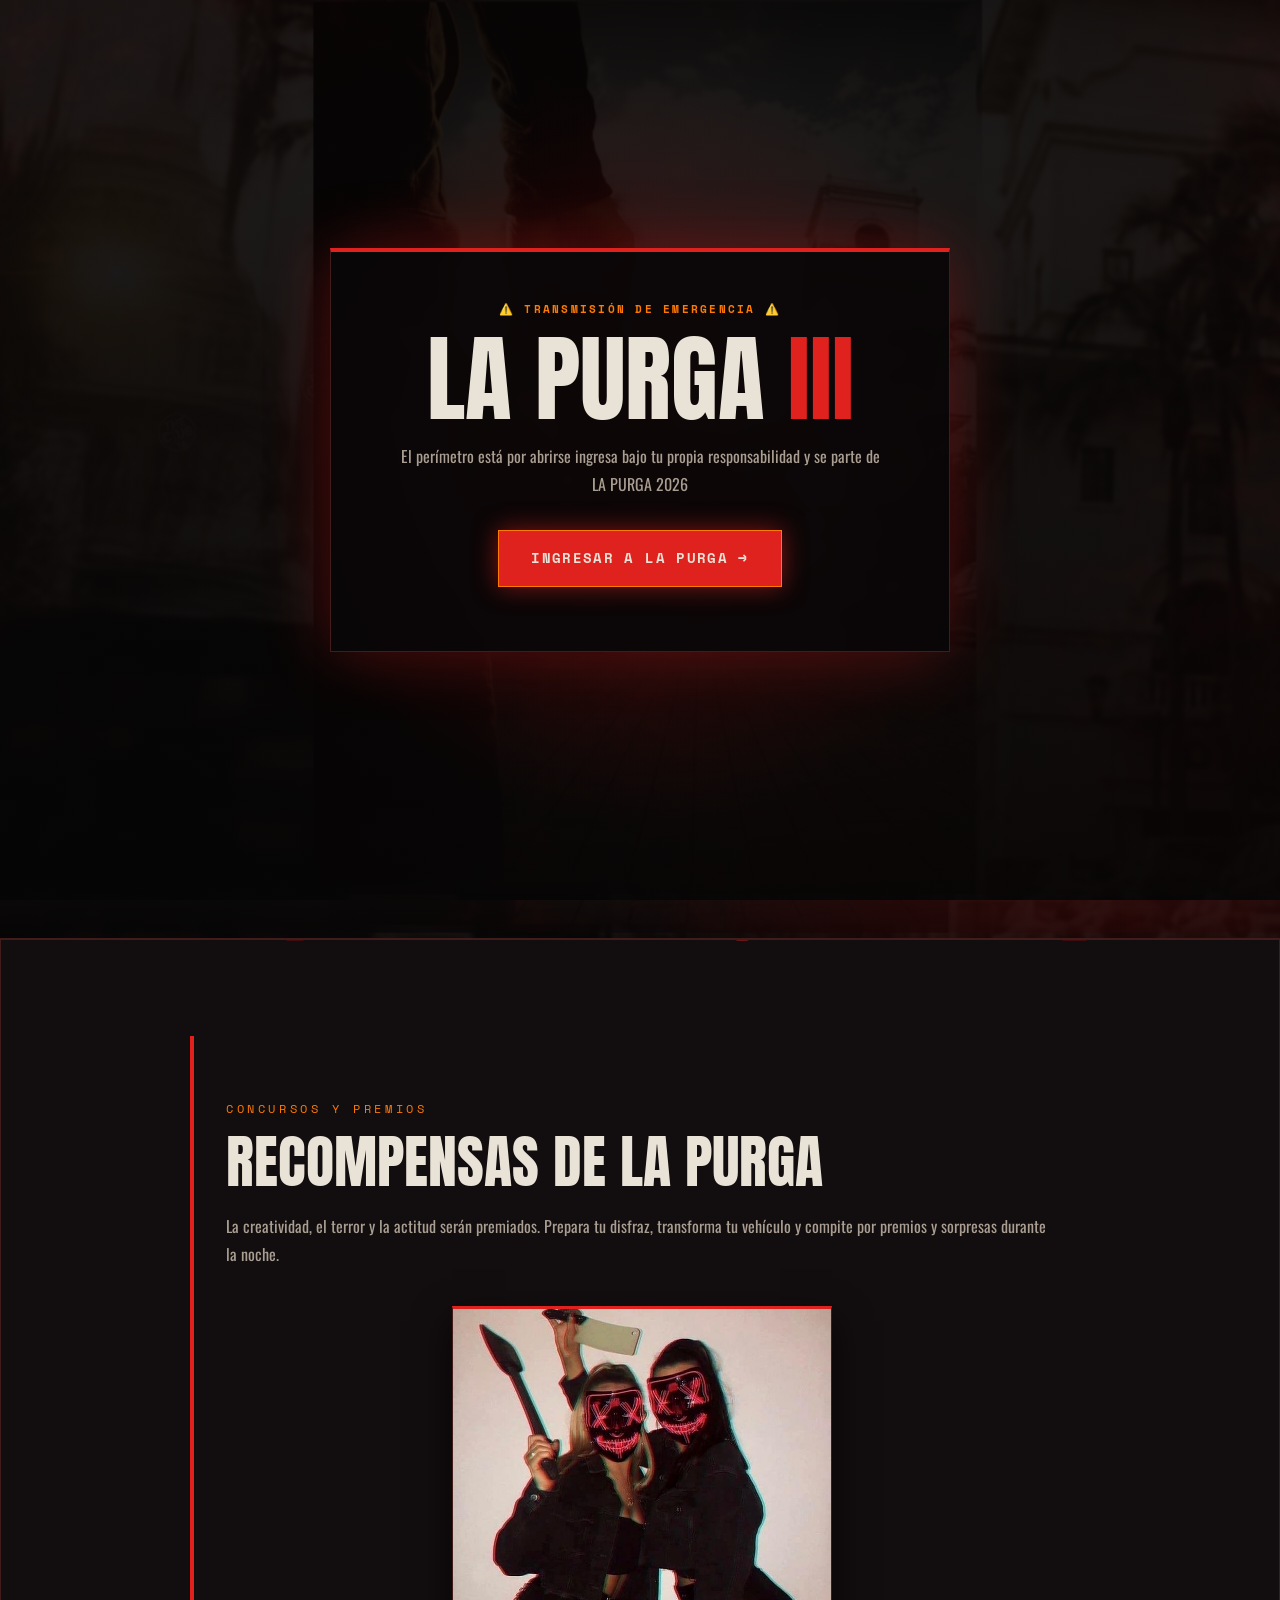
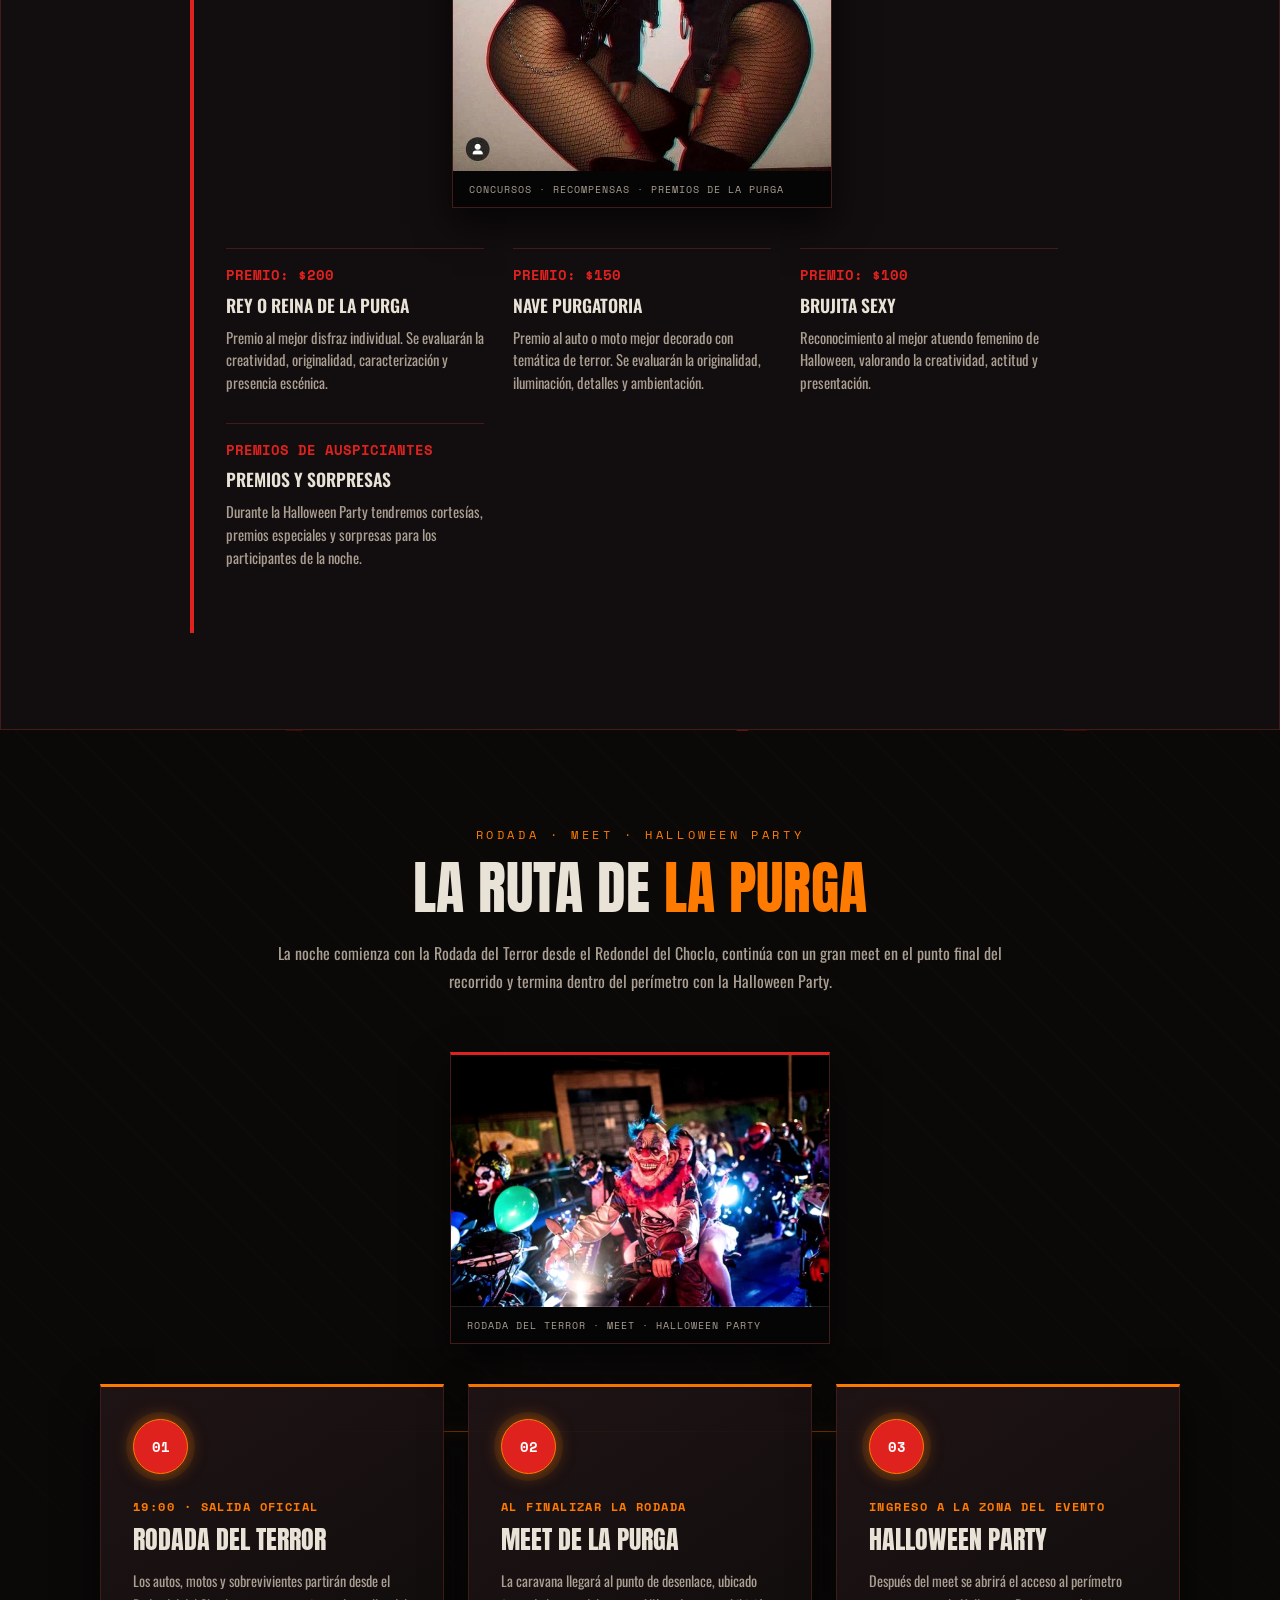
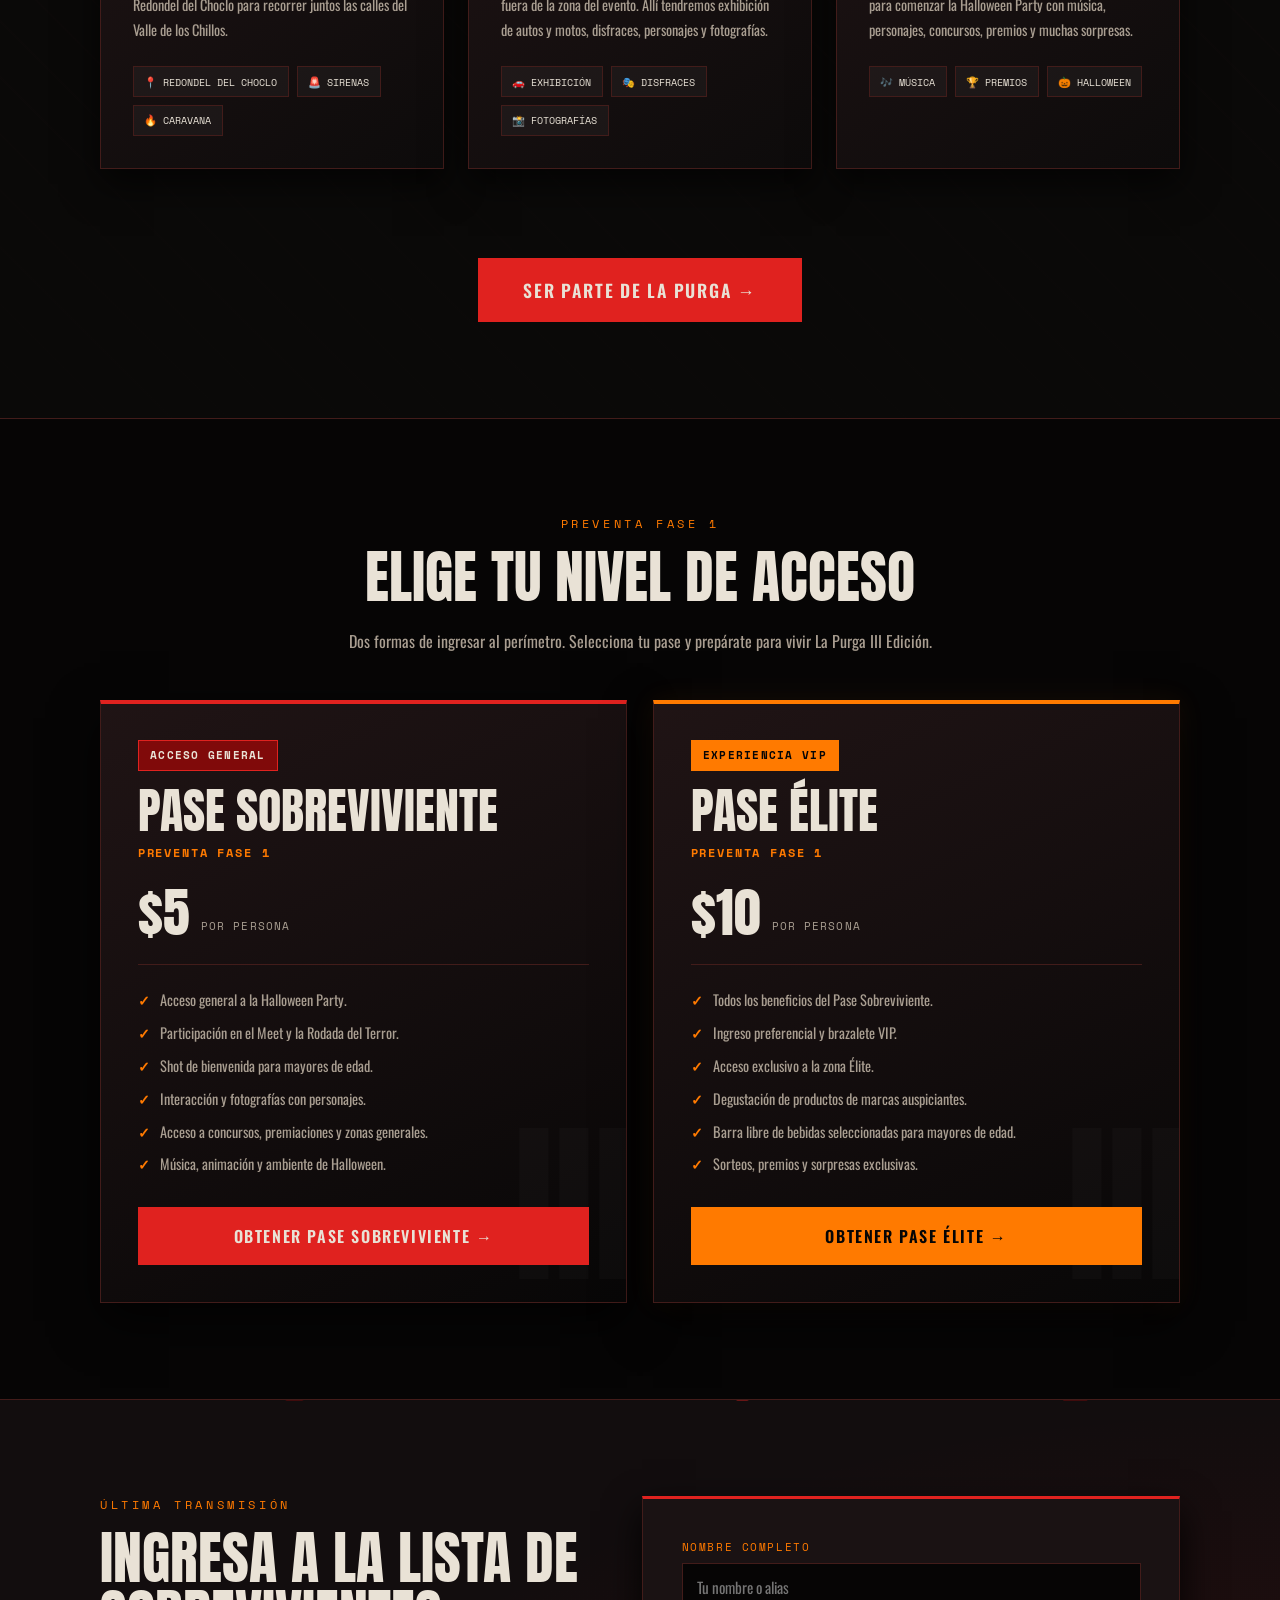
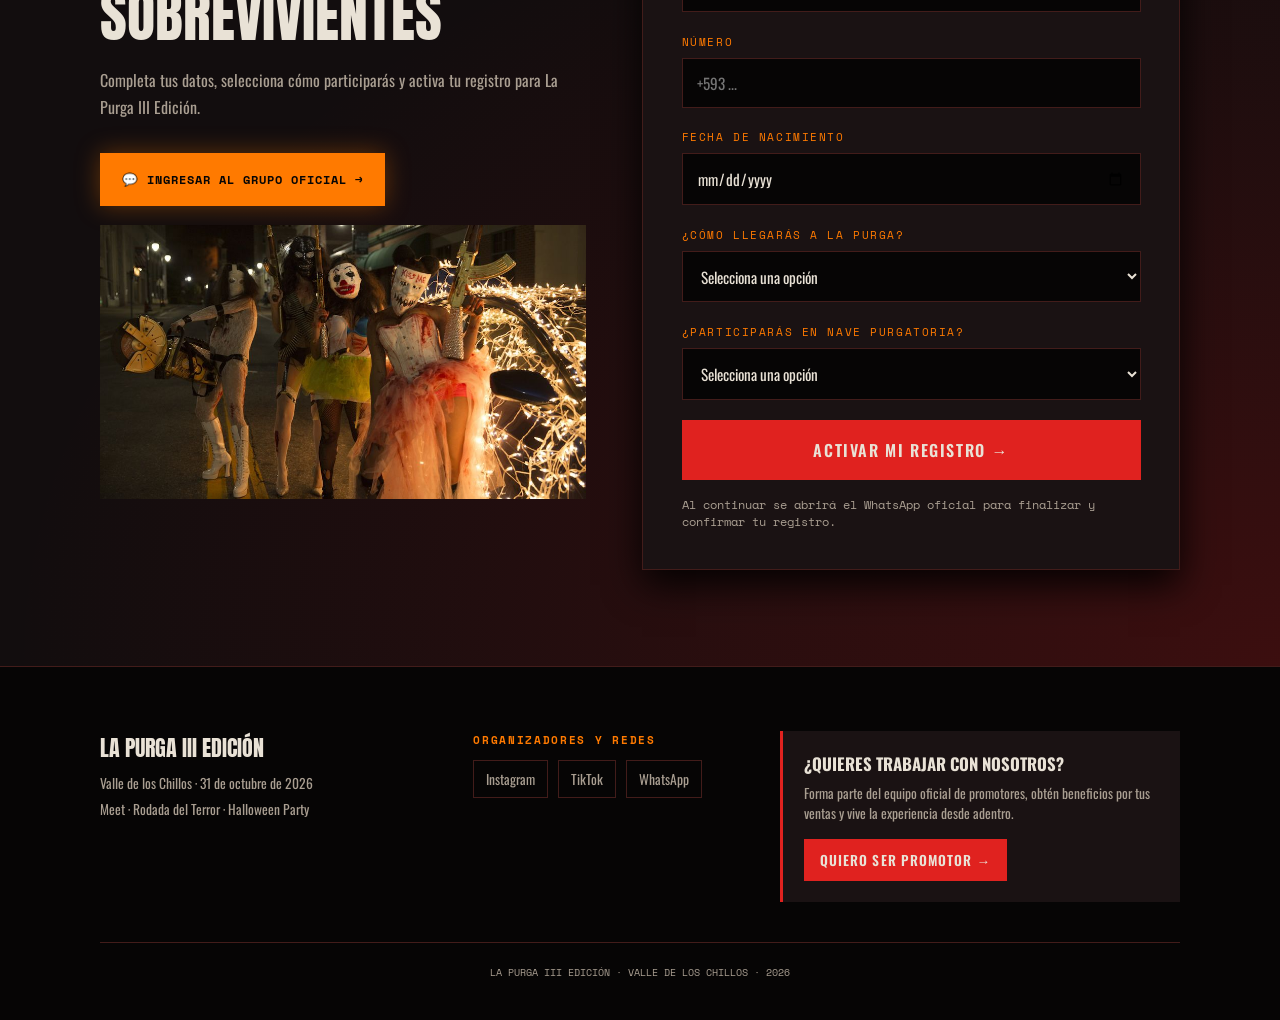
==== commit 3a676fc4: "VERSION OFICIAL" ====
--- a/index.html
+++ b/index.html
@@ -65,7 +65,7 @@
       background:
         radial-gradient(circle at center, rgba(128, 10, 10, .38), transparent 48%),
         linear-gradient(rgba(6, 5, 5, .82), rgba(6, 5, 5, .98)),
-        url("fondo logoterror.png") center/cover;
+        url("fondoterror.png") center/cover;
       transition: opacity .55s ease, visibility .55s ease;
     }
 
@@ -180,7 +180,7 @@
         radial-gradient(circle at 15% 20%, rgba(184, 18, 18, .28), transparent 40%),
         radial-gradient(circle at 85% 60%, rgba(138, 3, 3, .35), transparent 45%),
         linear-gradient(to bottom, rgba(104, 103, 105, .6), rgba(6, 5, 5, .92)),
-        url("fondo logoterror.png") center/cover;
+        url("fondoterror.png") center/cover;
       border-bottom: 1px solid var(--line);
     }
 
@@ -244,15 +244,15 @@
       position: relative;
       z-index: 2;
       overflow: hidden;
-      width: 100%;
-      margin: 2.2rem 0 2.5rem;
+      width: min(100%, 380px);
+      margin: 2.2rem auto 2.5rem;
       background: var(--panel);
       border: 1px solid var(--line);
       border-top: 3px solid var(--blood-bright);
       box-shadow: 0 15px 35px rgba(0, 0, 0, .65);
     }
 
-    .feature-image img { display: block; width: 100%; height: clamp(220px, 36vw, 430px); object-fit: cover; object-position: center; filter: contrast(1.08) saturate(.92); }
+    .feature-image img { display: block; width: auto; max-width: 100%; height: auto; max-height: 520px; margin: 0 auto; object-fit: contain; object-position: center; filter: contrast(1.08) saturate(.92); }
     .feature-image figcaption { padding: .65rem 1rem; color: var(--bone-dim); background: rgba(6,5,5,.96); font: .62rem "Space Mono", monospace; letter-spacing: .1em; text-transform: uppercase; }
 
     .decree::after,
@@ -382,8 +382,8 @@
       .nav-cta { padding: .45rem .75rem; font-size: .68rem; white-space: nowrap; }
       .sound-control { right: 12px; bottom: 12px; padding: .55rem .7rem; font-size: .62rem; }
       section { padding: 4rem 5%; }
-      .entry-gate { background-image: radial-gradient(circle at center, rgba(128, 10, 10, .38), transparent 48%), linear-gradient(rgba(6, 5, 5, .82), rgba(6, 5, 5, .98)), url("fondo logoterror.png"); background-position: center; background-size: cover; }
-      .hero { min-height: auto; padding: 5rem 5% 3.5rem; background-image: radial-gradient(circle at 15% 20%, rgba(184, 18, 18, .28), transparent 40%), radial-gradient(circle at 85% 60%, rgba(138, 3, 3, .35), transparent 45%), linear-gradient(to bottom, rgba(104, 103, 105, .55), rgba(6, 5, 5, .94)), url("fondo logoterror.png"); background-position: center top; background-size: cover; }
+      .entry-gate { background-image: radial-gradient(circle at center, rgba(128, 10, 10, .38), transparent 48%), linear-gradient(rgba(6, 5, 5, .82), rgba(6, 5, 5, .98)), url("fondoterror.png"); background-position: center; background-size: cover; }
+      .hero { min-height: auto; padding: 5rem 5% 3.5rem; background-image: radial-gradient(circle at 15% 20%, rgba(184, 18, 18, .28), transparent 40%), radial-gradient(circle at 85% 60%, rgba(138, 3, 3, .35), transparent 45%), linear-gradient(to bottom, rgba(104, 103, 105, .55), rgba(6, 5, 5, .94)), url("fondoterror.png"); background-position: center top; background-size: cover; }
       .logo-purge { width: 100%; font-size: clamp(3.4rem, 17vw, 6rem); white-space: nowrap; }
       .roman-bar { width: 8px; height: 29px; }
       .logo-edition { font-size: clamp(1.05rem, 5vw, 1.7rem); }
@@ -401,7 +401,8 @@
       .tickets-grid { grid-template-columns: 1fr; }
       .footer-grid { grid-template-columns: 1fr; gap: 1.8rem; }
       .reg-form { padding: 1.4rem; }
-      .feature-image img { height: 240px; }
+      .feature-image { width: min(100%, 360px); }
+      .feature-image img { width: auto; max-width: 100%; height: auto; max-height: 480px; }
     }
 
     @media (max-width: 420px) {
@@ -427,16 +428,23 @@
     <div class="entry-panel">
       <div class="entry-alert">⚠️ Transmisión de emergencia ⚠️</div>
       <h2 id="entryTitle">La Purga <span>III</span></h2>
-      <p>El perímetro está por abrirse. Ingresa bajo tu propia responsabilidad y activa la experiencia sonora de La Purga.</p>
+      <p>El perímetro está por abrirse ingresa bajo tu propia responsabilidad y se parte de LA PURGA 2026</p>
       <label class="entry-button" for="entryToggle" id="enterExperience" onclick="if (typeof startTerrorAudio === 'function') startTerrorAudio();">Ingresar a La Purga →</label>
-      <small class="entry-warning">La experiencia comenzará con sonido. Podrás silenciarlo en cualquier momento.</small>
+      <small class="entry-warning"> </small>
     </div>
   </div>
 
   <button class="sound-control" id="soundBtn" type="button" onclick="toggleAudio()" aria-label="Activar o silenciar audio de terror">
     <span id="soundIcon">🔊</span>
-    <span id="soundText">Silenciar terror</span>
+    <span id="soundText">Pausar audio</span>
   </button>
+
+  <!-- La pista de voz fue exportada desde CapCut. El video permanece oculto:
+       el navegador reproduce únicamente su audio. -->
+  <audio id="purgeAudio" preload="metadata" playsinline>
+    <source src="audio1.mp4" type="audio/mp4">
+    Tu navegador no puede reproducir el audio de La Purga.
+  </audio>
 
   <div class="siren-bar" aria-label="Avisos del evento">
     <div class="siren-track">
@@ -449,11 +457,11 @@
     <a href="#inicio" class="brand-logo-text">LA PURGA <span>III</span></a>
     <nav class="links" aria-label="Navegación principal">
       <a href="#concursos">Premios</a>
-      <a href="#rodada">La experiencia</a>
+      <a href="#rodada">La Ruta</a>
       <a href="#entradas">Entradas</a>
       <a href="#registro">Registro</a>
     </nav>
-    <a href="#registro" class="nav-cta">Ser parte</a>
+    <a href="#registro" class="nav-cta">Ser parte de la purga</a>
   </header>
 
   <main>
@@ -477,7 +485,7 @@
         <div><strong>Fecha</strong>31 · Oct · 2026</div>
         <div><strong>Salida de la rodada</strong>19:00</div>
         <div><strong>Punto de encuentro</strong>Redondel del Choclo</div>
-        <div><strong>Entradas disponibles</strong>666 pases</div>
+        <div><strong>dresscode</strong>Disfraz obligatorio</div>
       </div>
 
       <div class="countdown" id="countdown" aria-label="Cuenta regresiva para el evento">
@@ -497,25 +505,25 @@
       <p class="lead">La creatividad, el terror y la actitud serán premiados. Prepara tu disfraz, transforma tu vehículo y compite por premios y sorpresas durante la noche.</p>
 
         <figure class="feature-image">
-          <img src="recompensas-purga.jpg" alt="Concursos, recompensas y premios de La Purga" loading="lazy" onerror="this.closest('figure').style.display='none'">
+          <img src="foto1.png" alt="Concursos, recompensas y premios de La Purga" loading="lazy" decoding="async" onerror="this.closest('figure').style.display='none'">
           <figcaption>Concursos · Recompensas · Premios de La Purga</figcaption>
         </figure>
 
         <div class="rules-grid">
           <article class="rule">
-            <div class="num">PREMIO: $100</div>
+            <div class="num">PREMIO: $200</div>
             <h3>Rey o Reina de La Purga</h3>
             <p>Premio al mejor disfraz individual. Se evaluarán la creatividad, originalidad, caracterización y presencia escénica.</p>
           </article>
 
           <article class="rule">
-            <div class="num">PREMIO: $100</div>
+            <div class="num">PREMIO: $150</div>
             <h3>Nave Purgatoria</h3>
             <p>Premio al auto o moto mejor decorado con temática de terror. Se evaluarán la originalidad, iluminación, detalles y ambientación.</p>
           </article>
 
           <article class="rule">
-            <div class="num">PREMIO: $50</div>
+            <div class="num">PREMIO: $100</div>
             <h3>Brujita Sexy</h3>
             <p>Reconocimiento al mejor atuendo femenino de Halloween, valorando la creatividad, actitud y presentación.</p>
           </article>
@@ -532,13 +540,13 @@
     <section id="rodada" class="purga-route">
       <div class="section-inner">
         <div class="purga-route-heading">
-          <div class="eyebrow">Meet · Rodada · Halloween Party</div>
+          <div class="eyebrow">Rodada · Meet · Halloween Party</div>
           <h2 class="section-title">La ruta de <span>La Purga</span></h2>
           <p class="purga-route-description">La noche comienza con la Rodada del Terror desde el Redondel del Choclo, continúa con un gran meet en el punto final del recorrido y termina dentro del perímetro con la Halloween Party.</p>
         </div>
 
         <figure class="feature-image">
-          <img src="ruta-purga.jpg" alt="Rodada del Terror y ruta de La Purga" loading="lazy" onerror="this.closest('figure').style.display='none'">
+          <img src="foto2.PNG" alt="Rodada del Terror y ruta de La Purga" loading="lazy" decoding="async" onerror="this.closest('figure').style.display='none'">
           <figcaption>Rodada del Terror · Meet · Halloween Party</figcaption>
         </figure>
 
@@ -626,9 +634,9 @@
           <p>Completa tus datos, selecciona cómo participarás y activa tu registro para La Purga III Edición.</p>
           <a class="group-link" href="https://chat.whatsapp.com/IlqySPwy4vOAjIIWUuZaO6?s=cl&amp;p=i&amp;mlu=4" target="_blank" rel="noopener noreferrer">💬 Ingresar al grupo oficial →</a>
 
-          <figure class="feature-image">
-            <img src="sobrevivientes-purga.jpg" alt="Lista oficial de sobrevivientes de La Purga" loading="lazy" onerror="this.closest('figure').style.display='none'">
-            <figcaption>Ingresa a la lista de sobrevivientes</figcaption>
+          <figure class="feature-video">
+            <img src="foto3.png" alt="Lista oficial de sobrevivientes de La Purga" loading="lazy" decoding="async" onerror="this.closest('figure').style.display='none'">
+            <figcaption></figcaption>
           </figure>
         </div>
 
@@ -638,22 +646,13 @@
             <input type="text" id="nombre" name="nombre" required autocomplete="name" placeholder="Tu nombre o alias">
           </div>
           <div class="field">
-            <label for="telefono">Número de WhatsApp</label>
+            <label for="telefono">Número </label>
             <input type="tel" id="telefono" name="telefono" required autocomplete="tel" inputmode="tel" placeholder="+593 ...">
           </div>
 
           <div class="field">
             <label for="nacimiento">Fecha de nacimiento</label>
             <input type="date" id="nacimiento" name="nacimiento" required autocomplete="bday">
-          </div>
-
-          <div class="field">
-            <label for="tipoEntrada">Tipo de entrada</label>
-            <select id="tipoEntrada" name="tipoEntrada" required>
-              <option value="" selected disabled>Selecciona tu pase</option>
-              <option value="Pase Sobreviviente — Preventa Fase 1: $5">Pase Sobreviviente — $5</option>
-              <option value="Pase Élite — Preventa Fase 1: $10">Pase Élite — $10</option>
-            </select>
           </div>
 
           <div class="field">
@@ -696,16 +695,16 @@
         <div class="footer-title">Organizadores y redes</div>
         <div class="social-links">
           <!-- Reemplaza # con los enlaces oficiales de los organizadores -->
-          <a href="https://www.instagram.com/la_purga_valle?igsi=M2l4YXBrZXM2ZXpv&amp;utm_source=qr" target="_blank" rel="noopener noreferrer" aria-label="Instagram oficial">Instagram</a>
+          <a href="https://www.instagram.com/the_club_valle?igsi=MjBqeDR0enRxOWZz&utm_source=qr" target="_blank" rel="noopener noreferrer" aria-label="Instagram oficial">Instagram</a>
           <a href="https://www.tiktok.com/@the.club.valle?_r=1&amp;_t=ZS-99Kerd2vQeu" target="_blank" rel="noopener noreferrer" aria-label="TikTok oficial">TikTok</a>
-          <a href="https://wa.me/message/DX4QVZQRCUNRG1" target="_blank" rel="noopener noreferrer">WhatsApp</a>
+          <a href="https://wa.me/593987193025" target="_blank" rel="noopener noreferrer">WhatsApp</a>
         </div>
       </div>
 
       <div class="promoter-box">
         <strong>¿Quieres trabajar con nosotros?</strong>
         <p>Forma parte del equipo oficial de promotores, obtén beneficios por tus ventas y vive la experiencia desde adentro.</p>
-        <a class="promoter-button" href="https://wa.me/message/DX4QVZQRCUNRG1" target="_blank" rel="noopener noreferrer">Quiero ser promotor →</a>
+        <a class="promoter-button" href="https://wa.me/593987193025?text=Hola%2C%20quiero%20ser%20promotor%20de%20La%20Purga%20III%20Edici%C3%B3n.%20Deseo%20recibir%20informaci%C3%B3n%20para%20trabajar%20con%20ustedes." target="_blank" rel="noopener noreferrer">Quiero ser promotor →</a>
       </div>
     </div>
     <div class="copyright">LA PURGA III EDICIÓN · VALLE DE LOS CHILLOS · 2026</div>
@@ -735,6 +734,14 @@
     setInterval(updateCountdown, 1000);
 
     const registrationForm = document.getElementById("registrationForm");
+    const officialWhatsAppNumber = "593987193025";
+
+    function formatBirthDate(value) {
+      if (!value) return "No especificada";
+      const parts = value.split("-");
+      if (parts.length !== 3) return value;
+      return parts[2] + "/" + parts[1] + "/" + parts[0];
+    }
 
     registrationForm.addEventListener("submit", function (event) {
       event.preventDefault();
@@ -746,24 +753,23 @@
       const participacion = document.getElementById("participacion").value;
       const navePurgatoria = document.getElementById("navePurgatoria").value;
       const mensaje = [
-        "🎃 Quiero ser parte de LA PURGA III EDICIÓN.",
+        "🎃 *NUEVO REGISTRO — LA PURGA III EDICIÓN*",
         "",
-        "👤 Nombre: " + nombre,
-        "📱 WhatsApp: " + telefono,
-        "🎂 Fecha de nacimiento: " + nacimiento,
-        "🎟️ Entrada: " + tipoEntrada,
-        "🚗 Participación: " + participacion,
-        "🏆 Nave Purgatoria: " + navePurgatoria,
-        "📅 Evento: 31 de octubre de 2026",
-        "📍 Valle de los Chillos",
+        "👤 *Nombre completo:* " + nombre,
+        "📱 *Número de WhatsApp:* " + telefono,
+        "🎂 *Fecha de nacimiento:* " + formatBirthDate(nacimiento),
+        
+        "🚗 *Cómo llegará a La Purga:* " + participacion,
+        "🏆 *Participa en Nave Purgatoria:* " + navePurgatoria,
         "",
-        "Deseo recibir información para asegurar mi entrada."
+        "📅 *Evento:* 31 de octubre de 2026",
+        "📍 *Lugar:* Valle de los Chillos",
+        "",
+        "Quiero activar y confirmar mi registro."
       ].join("\n");
 
-      if (navigator.clipboard && window.isSecureContext) {
-        navigator.clipboard.writeText(mensaje).catch(function () {});
-      }
-      window.open("https://wa.me/message/DX4QVZQRCUNRG1", "_blank", "noopener,noreferrer");
+      const whatsappUrl = "https://wa.me/" + officialWhatsAppNumber + "?text=" + encodeURIComponent(mensaje);
+      window.location.href = whatsappUrl;
     });
 
     document.querySelectorAll("[data-ticket]").forEach(function (button) {
@@ -777,106 +783,22 @@
       });
     });
 
-    let audioCtx = null;
+    const purgeAudio = document.getElementById("purgeAudio");
     let isPlaying = false;
-    let mainLoopInterval = null;
-    let preferredVoice = null;
-
-    function selectNaturalSpanishVoice() {
-      if (!("speechSynthesis" in window)) return null;
-      const voices = window.speechSynthesis.getVoices();
-      if (!voices.length) return null;
-
-      const scored = voices.map(function (voice) {
-        const name = (voice.name || "").toLowerCase();
-        const lang = (voice.lang || "").toLowerCase();
-        let score = 0;
-        if (lang === "es-ec") score += 120;
-        else if (lang.startsWith("es-")) score += 90;
-        else if (lang === "es") score += 70;
-        if (/mónica|monica|paulina|helena|jorge|google español|natural|premium|enhanced/.test(name)) score += 35;
-        if (/compact|eloquence/.test(name)) score -= 10;
-        if (voice.localService) score += 5;
-        return { voice: voice, score: score };
-      }).sort(function (a, b) { return b.score - a.score; });
-
-      preferredVoice = scored[0].score > 0 ? scored[0].voice : null;
-      return preferredVoice;
-    }
-
-    if ("speechSynthesis" in window) {
-      selectNaturalSpanishVoice();
-      window.speechSynthesis.onvoiceschanged = selectNaturalSpanishVoice;
-    }
-
-    function playPurgeSiren() {
-      if (!isPlaying || !audioCtx) return;
-      const osc = audioCtx.createOscillator();
-      const gainNode = audioCtx.createGain();
-      const now = audioCtx.currentTime;
-
-      osc.type = "sawtooth";
-      osc.frequency.setValueAtTime(400, now);
-      osc.frequency.linearRampToValueAtTime(880, now + 1.2);
-      osc.frequency.linearRampToValueAtTime(400, now + 2.5);
-      gainNode.gain.setValueAtTime(.01, now);
-      gainNode.gain.linearRampToValueAtTime(.12, now + .3);
-      gainNode.gain.linearRampToValueAtTime(.08, now + 2);
-      gainNode.gain.linearRampToValueAtTime(.001, now + 2.5);
-      osc.connect(gainNode);
-      gainNode.connect(audioCtx.destination);
-      osc.start(now);
-      osc.stop(now + 2.6);
-    }
-
-    function speakPurgeMessage() {
-      if (!isPlaying || !("speechSynthesis" in window)) return;
-      window.speechSynthesis.cancel();
-      const voice = preferredVoice || selectNaturalSpanishVoice();
-      const message = "Atención, ciudadanos... Esto no es una prueba. El sistema de transmisión de emergencia anuncia el inicio de la tercera edición de La Purga, en el Valle de los Chillos. La rodada partirá a las siete de la noche desde el Redondel del Choclo. Preparen sus máscaras... enciendan sus motores... y recuerden: cuando suene la sirena, la noche habrá comenzado. Que La Purga comience.";
-      const speech = new SpeechSynthesisUtterance(message);
-      if (voice) speech.voice = voice;
-      speech.lang = voice ? voice.lang : "es-EC";
-      speech.rate = .86;
-      speech.pitch = .82;
-      speech.volume = 1;
-      window.speechSynthesis.speak(speech);
-    }
-
-    function executePurgeBroadcast() {
-      if (!isPlaying) return;
-      playPurgeSiren();
-      setTimeout(playPurgeSiren, 2800);
-      setTimeout(speakPurgeMessage, 5800);
-    }
 
     function startTerrorAudio() {
       const icon = document.getElementById("soundIcon");
       const text = document.getElementById("soundText");
-      const AudioContextClass = window.AudioContext || window.webkitAudioContext;
-
-      isPlaying = true;
-      icon.textContent = "🔊";
-      text.textContent = "Silenciar terror";
-
-      /* La voz se solicita dentro del toque para desbloquear iOS y Android. */
-      speakPurgeMessage();
-
-      if (AudioContextClass) {
-        if (!audioCtx || audioCtx.state === "closed") audioCtx = new AudioContextClass();
-        const beginSiren = function () {
-          playPurgeSiren();
-          setTimeout(playPurgeSiren, 2800);
-        };
-        if (audioCtx.state === "suspended") {
-          audioCtx.resume().then(beginSiren).catch(beginSiren);
-        } else {
-          beginSiren();
-        }
-      }
-
-      clearInterval(mainLoopInterval);
-      mainLoopInterval = setInterval(executePurgeBroadcast, 180000);
+      purgeAudio.volume = .9;
+      purgeAudio.play().then(function () {
+        isPlaying = true;
+        icon.textContent = "🔊";
+        text.textContent = "Pausar audio";
+      }).catch(function () {
+        isPlaying = false;
+        icon.textContent = "▶️";
+        text.textContent = "Activar audio";
+      });
     }
 
     function toggleAudio() {
@@ -886,15 +808,19 @@
       if (!isPlaying) {
         startTerrorAudio();
       } else {
-        if (audioCtx) audioCtx.close();
-        if ("speechSynthesis" in window) window.speechSynthesis.cancel();
-        clearInterval(mainLoopInterval);
-        audioCtx = null;
+        purgeAudio.pause();
         isPlaying = false;
-        icon.textContent = "🔇";
-        text.textContent = "Activar terror";
+        icon.textContent = "▶️";
+        text.textContent = "Continuar audio";
       }
     }
+
+    purgeAudio.addEventListener("ended", function () {
+      isPlaying = false;
+      document.getElementById("soundIcon").textContent = "▶️";
+      document.getElementById("soundText").textContent = "Repetir audio";
+      purgeAudio.currentTime = 0;
+    });
 
     document.getElementById("entryToggle").addEventListener("change", function () {
       if (this.checked) document.getElementById("entryGate").classList.add("is-hidden");
